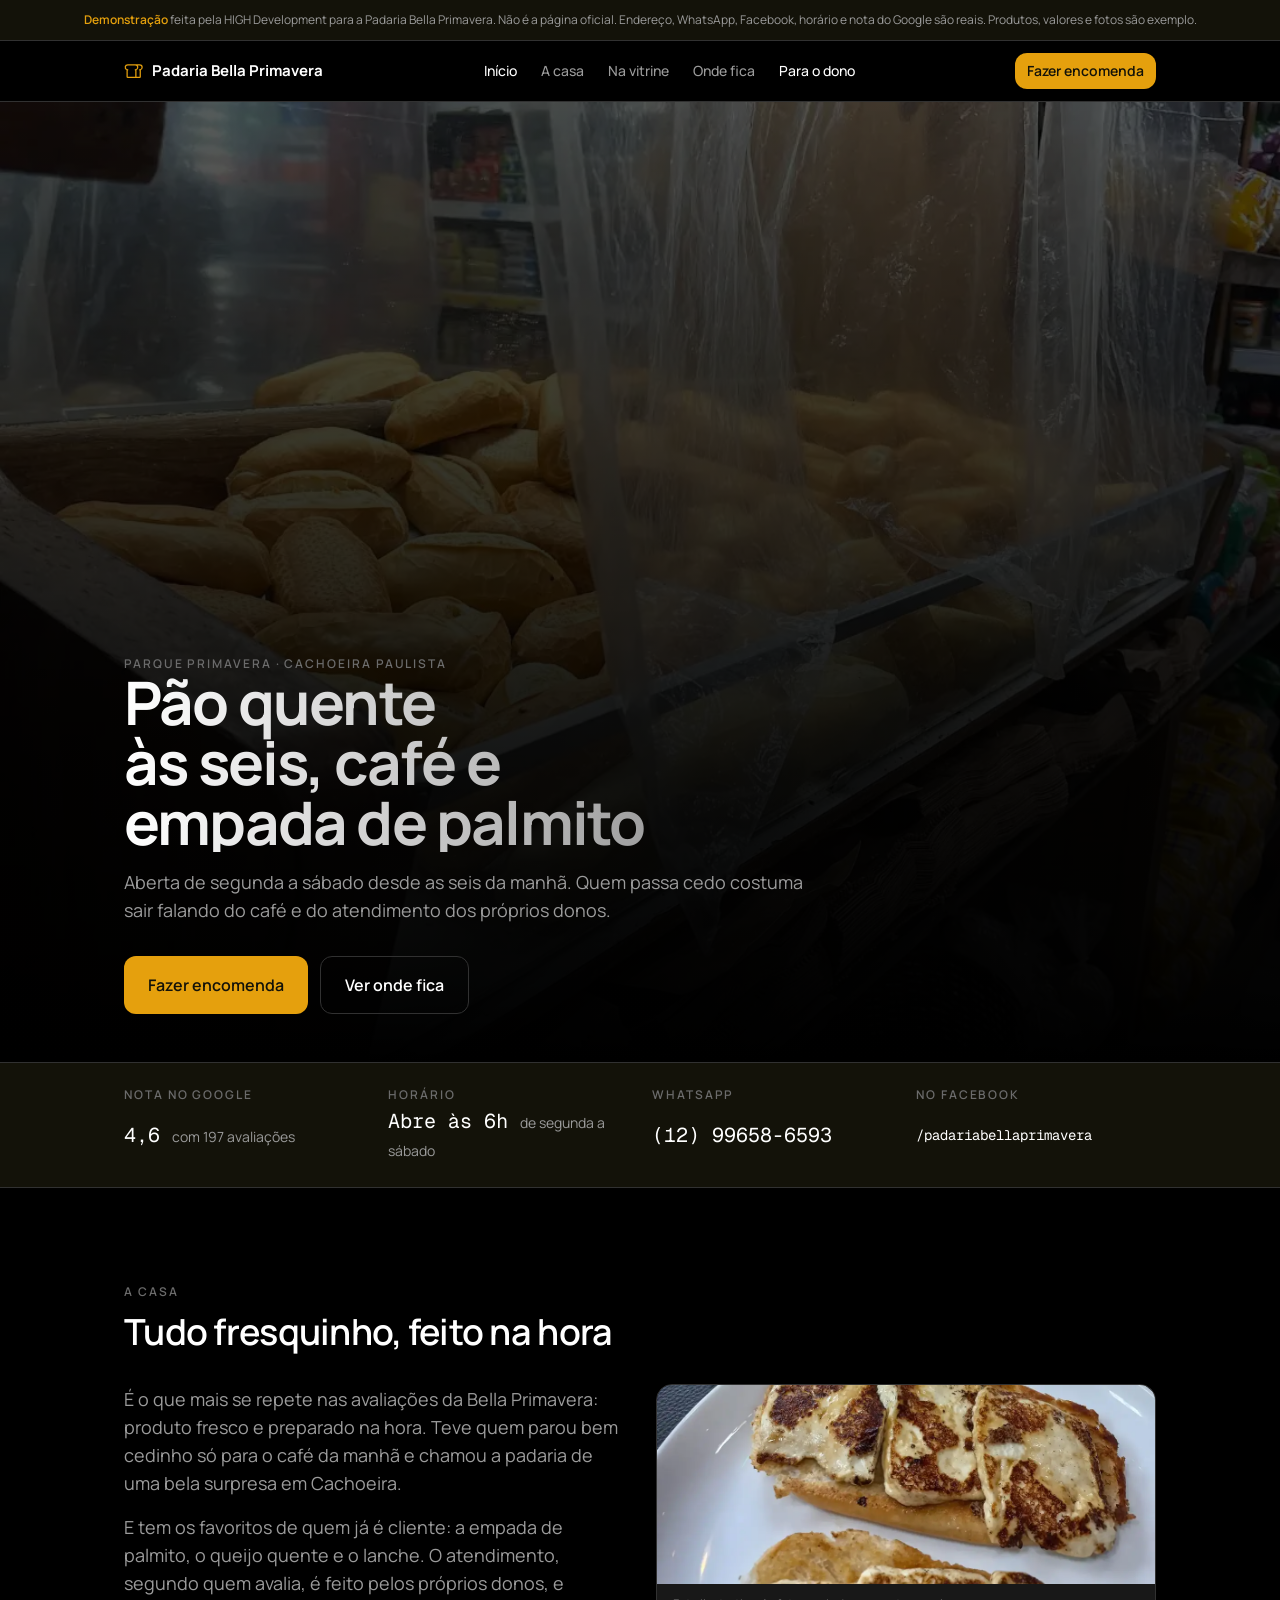
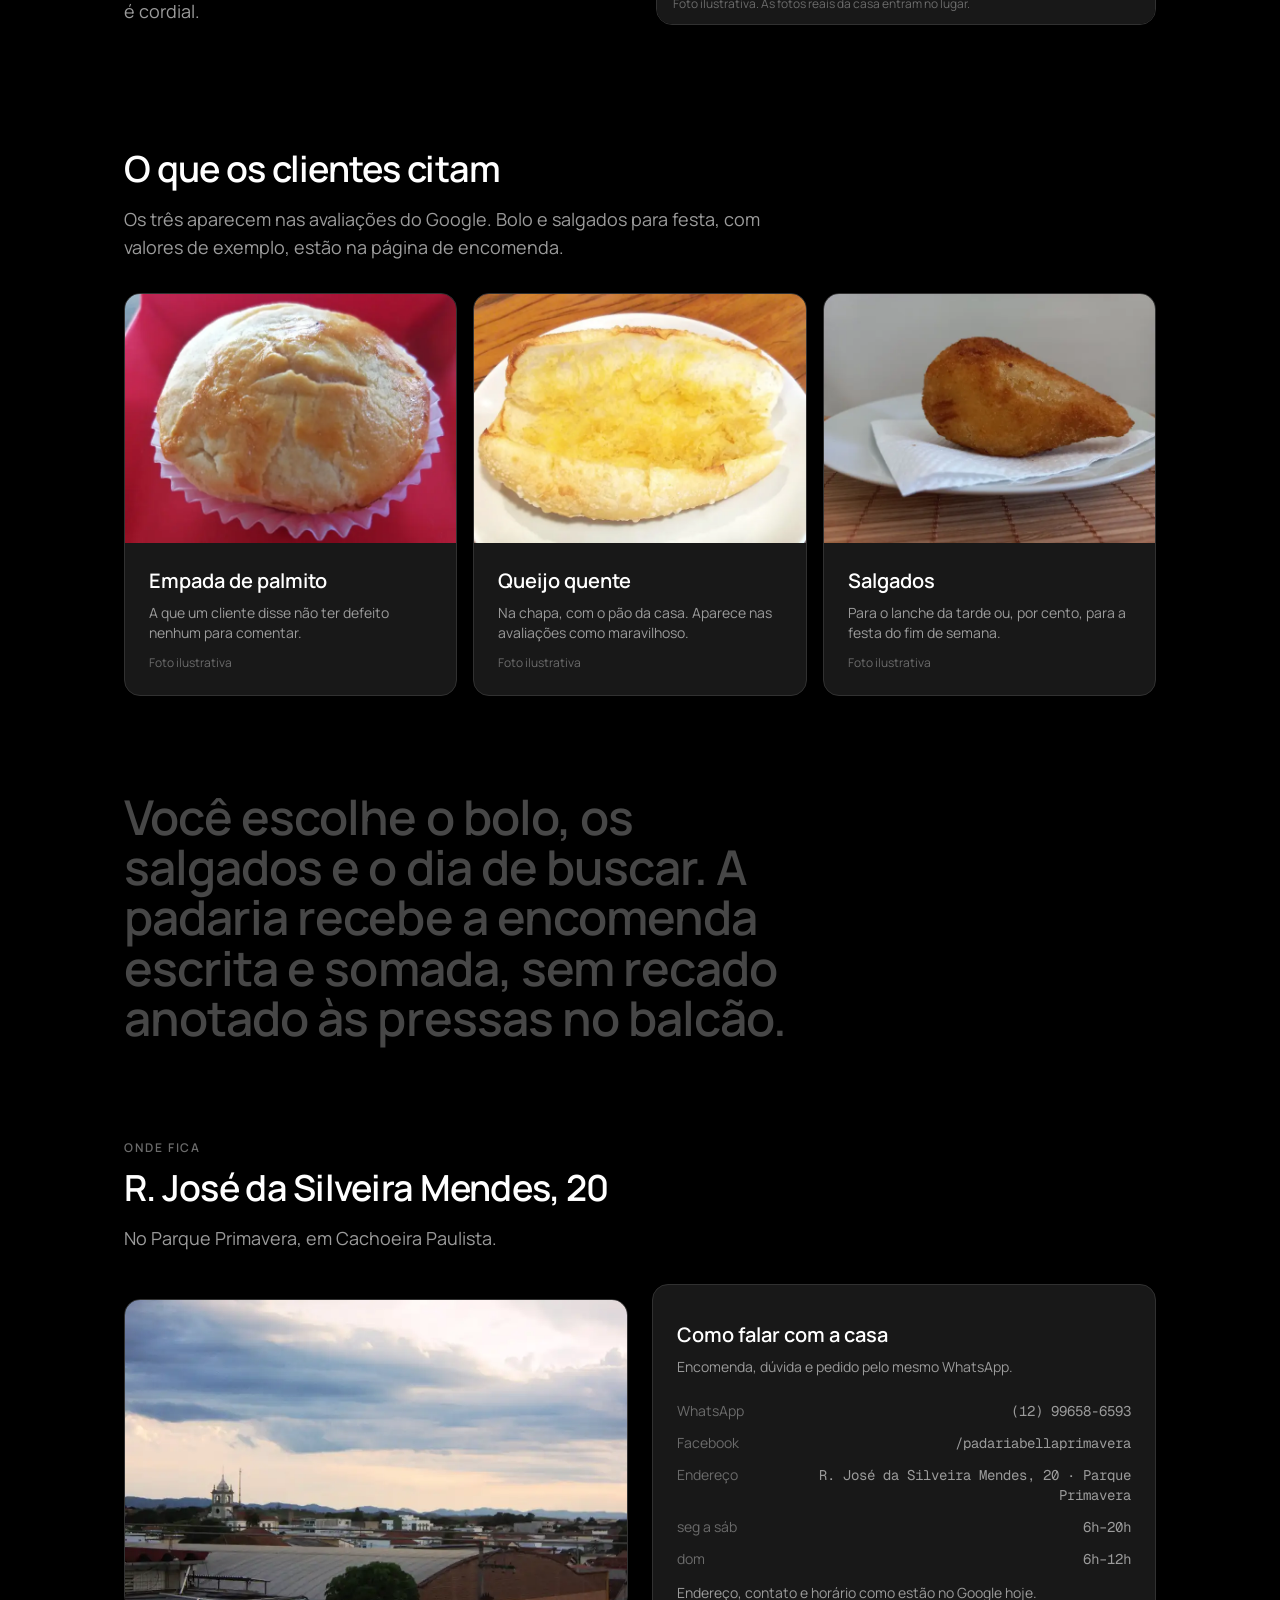
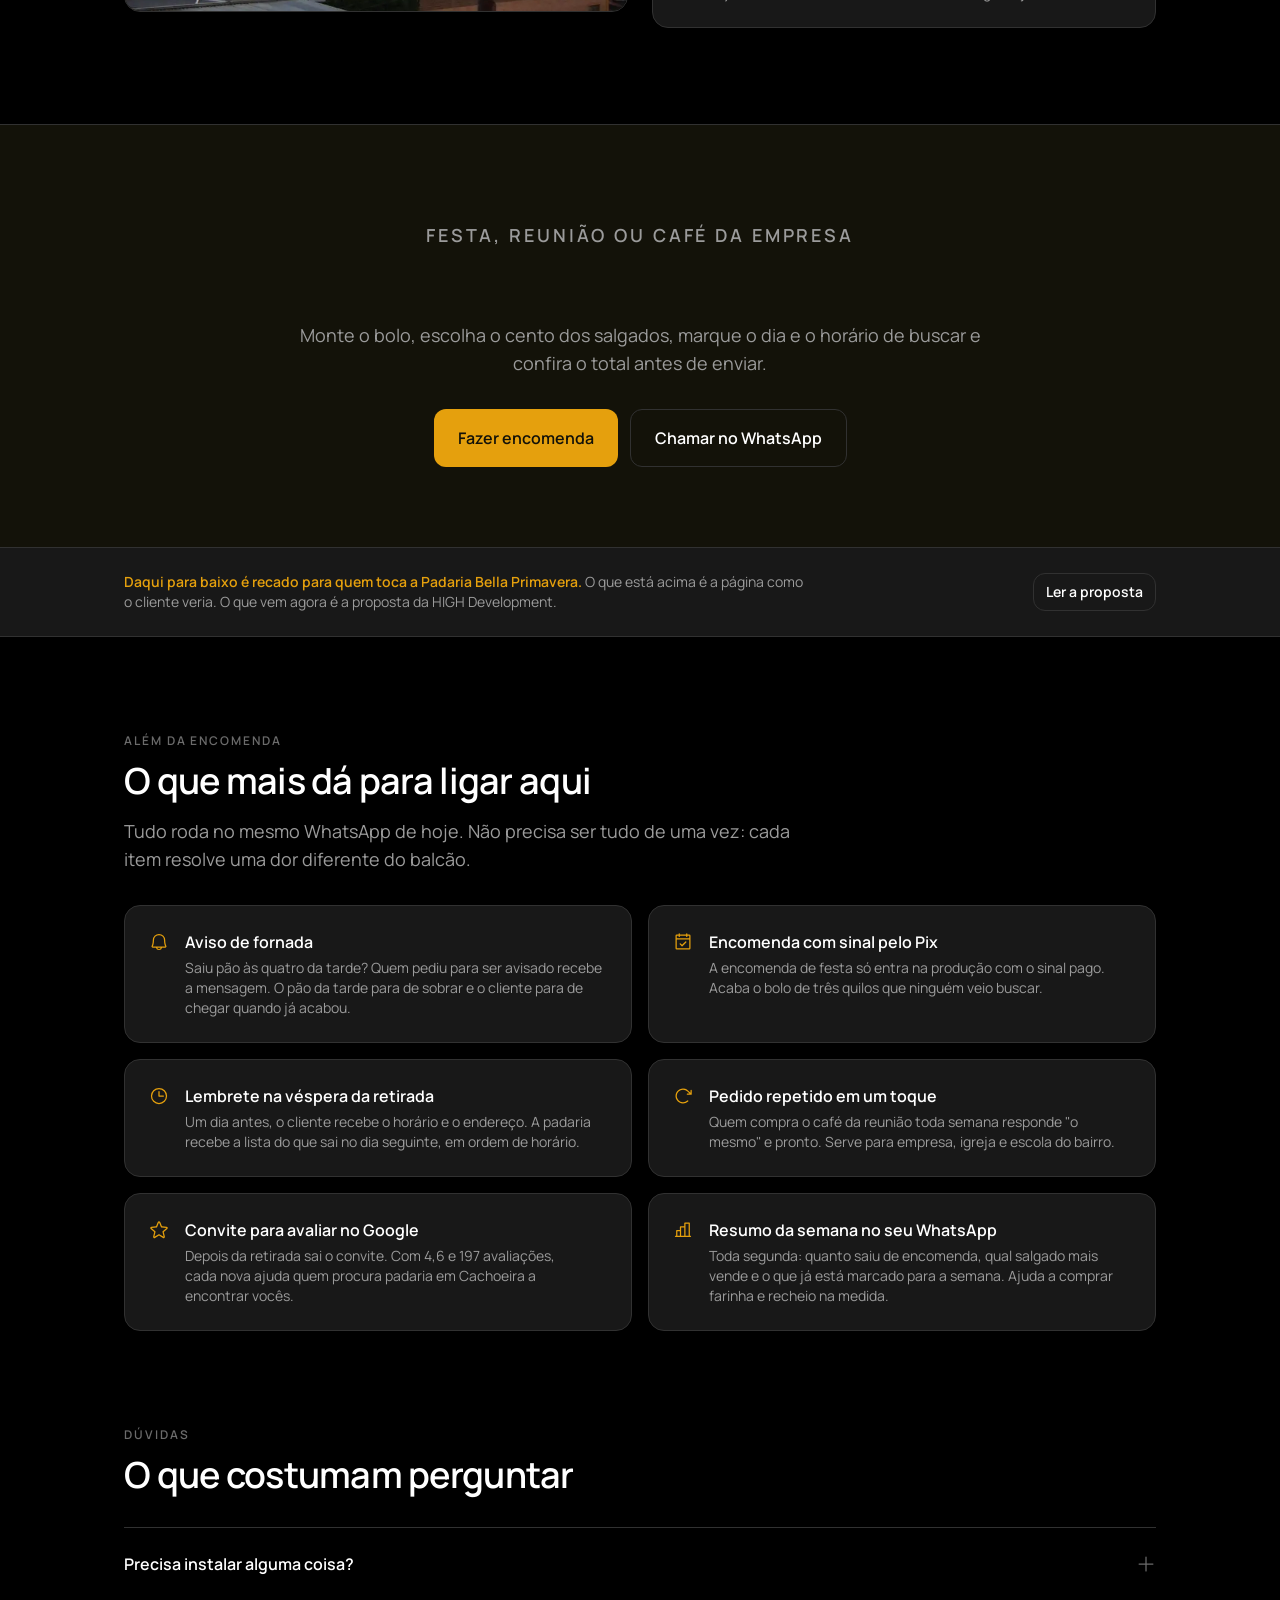
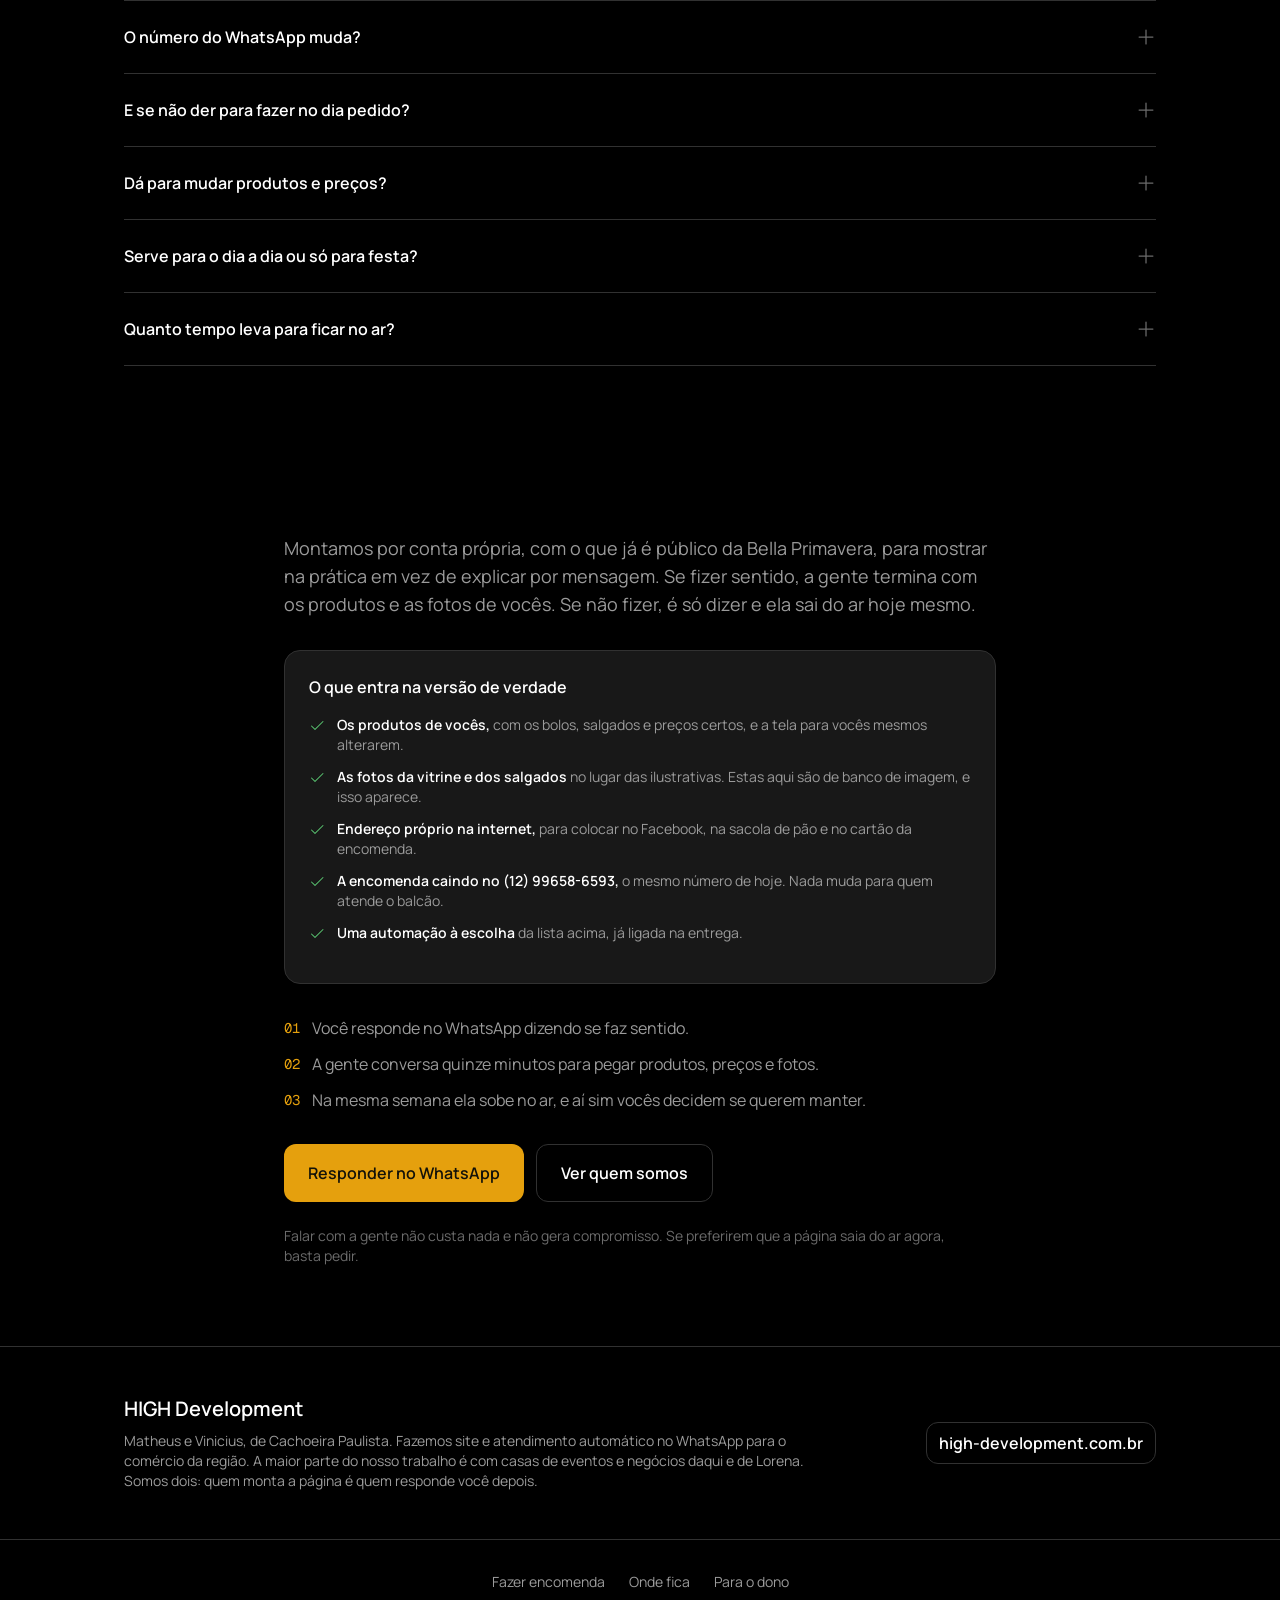
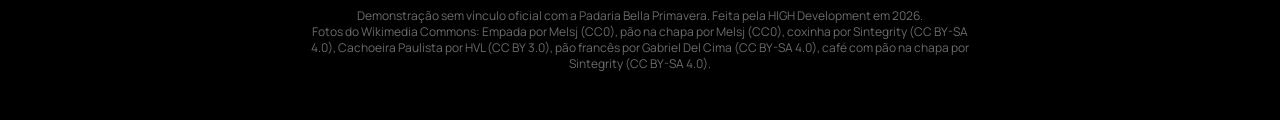
==== padaria-bella-primavera/index.html @ fd111092 "demos: formigao-na-brasa, padaria-bella-primavera, terraco-a-casa-da-truta Primeiro lote gerado pelo" ====
<!doctype html>
<html lang="pt-BR">
<meta charset="utf-8">
<meta name="viewport" content="width=device-width, initial-scale=1">
<title>Padaria Bella Primavera</title>
<meta name="description" content="Padaria Bella Primavera, no Parque Primavera, em Cachoeira Paulista. Aberta desde as 6h. Encomende bolo e salgados pelo WhatsApp.">
<meta name="robots" content="noindex, nofollow">
<link rel="preconnect" href="https://fonts.googleapis.com">
<link rel="stylesheet" href="https://fonts.googleapis.com/css2?family=Manrope:wght@400;500;600;700&family=Geist+Mono:wght@400;500&display=swap">
<link rel="stylesheet" href="estilo.css">
<style>
/* ---------- capa ---------- */
.capa{position:relative;border-bottom:1px solid var(--line);display:grid;isolation:isolate}
.capa img{grid-area:1/1;width:100%;height:100%;object-fit:cover;opacity:.55}
.capa .sobre{grid-area:1/1;display:flex;align-items:flex-end;min-height:440px}
@media(min-width:768px){.capa .sobre{min-height:520px}}
@media(min-width:1280px){.capa .sobre{min-height:560px}}
.capa .sobre > .in{max-width:1080px;margin:0 auto;padding:0 24px 48px;width:100%}
.capa h1{font-size:30px;line-height:1.05;font-weight:700;letter-spacing:-.03em;
  background:linear-gradient(90deg,#FFFFFF,#9B9B9B);
  -webkit-background-clip:text;background-clip:text;color:transparent;max-width:14ch}
@media(min-width:480px){.capa h1{font-size:40px;line-height:1}}
@media(min-width:768px){.capa h1{font-size:60px}}
.capa .lin{font-size:18px;line-height:28px;color:var(--tx2);margin-top:16px;max-width:680px}
.capa .acts{display:flex;flex-wrap:wrap;gap:12px;margin-top:32px}
.capa::after{content:"";position:absolute;inset:0;pointer-events:none;
  background:linear-gradient(180deg,rgba(0,0,0,.35) 0%,rgba(0,0,0,.85) 70%,#000 100%)}
.capa .sobre{z-index:2}

/* ---------- prova ---------- */
.prova{border-bottom:1px solid var(--line);background:var(--warm)}
.prova > .in{max-width:1080px;margin:0 auto;padding:24px;display:grid;gap:24px}
@media(min-width:768px){.prova > .in{grid-template-columns:repeat(4,1fr)}}
.prova div{display:grid;gap:4px}
.prova .k{font-size:12px;line-height:16px;color:var(--tx3);letter-spacing:.16em;
  text-transform:uppercase;font-weight:600}
.prova .v{font-family:var(--mono);font-size:20px;line-height:28px;color:var(--tx)}
.prova .v small{font-family:var(--sans);font-size:14px;line-height:20px;color:var(--tx2)}

/* ---------- a casa ---------- */
.casa{display:grid;gap:32px;margin-top:32px}
@media(min-width:900px){.casa{grid-template-columns:1fr 1fr;align-items:center}}
.casa p + p{margin-top:16px}
.casa .foto{border:1px solid var(--line);border-radius:16px;overflow:hidden;margin:0}
.casa .foto img{width:100%;height:auto;aspect-ratio:1200/480;object-fit:cover}
.casa .foto figcaption{padding:12px 16px;font-size:12px;line-height:16px;color:var(--tx3);
  background:var(--s1)}

/* ---------- destaques ---------- */
.pratos{display:grid;gap:16px;margin-top:32px}
@media(min-width:768px){.pratos{grid-template-columns:repeat(3,1fr)}}
.prato{border:1px solid var(--line);border-radius:16px;overflow:hidden;background:var(--s1);
  margin:0;display:flex;flex-direction:column}
.prato img{width:100%;height:auto;aspect-ratio:4/3;object-fit:cover}
.prato figcaption{padding:24px;flex:1}
.prato h3{font-size:20px;line-height:28px}
.prato p{font-size:14px;line-height:20px;color:var(--tx2);margin-top:8px}
.prato .nota{font-size:12px;line-height:16px;color:var(--tx3);margin-top:12px}

/* ---------- onde ---------- */
.onde{display:grid;gap:24px;margin-top:32px}
@media(min-width:900px){.onde{grid-template-columns:1fr 1fr;align-items:center}}
.ondeimg{border:1px solid var(--line);border-radius:16px;overflow:hidden;background:var(--s1);margin:0}
.ondeimg img{width:100%;height:auto;aspect-ratio:900/558;object-fit:cover}
.onde > *{min-width:0}
.ondecard dl{margin-top:24px;display:grid;grid-template-columns:1fr;gap:4px;
  font-size:14px;line-height:20px}
.ondecard dt{color:var(--tx3)}
.ondecard dd{margin:0;font-family:var(--mono);color:var(--tx2);min-width:0}
.ondecard dd + dt{margin-top:12px}
@media(min-width:480px){
  .ondecard dl{grid-template-columns:auto 1fr;gap:12px 24px}
  .ondecard dd{text-align:right}
  .ondecard dd + dt{margin-top:0}
}

/* ---------- faixa de pedido ---------- */
.faixa{margin-top:96px;border-top:1px solid var(--line);border-bottom:1px solid var(--line);
  background:var(--warm)}
.faixa > .in{max-width:760px;margin:0 auto;padding:80px 24px;text-align:center}
.faixa h2{margin-top:16px}
.faixa p{font-size:18px;line-height:28px;color:var(--tx2);margin-top:16px}
.faixa .acts{display:flex;flex-wrap:wrap;gap:12px;justify-content:center;margin-top:32px}

/* ---------- proposta ---------- */
.corte{margin-top:96px;padding:24px 0;border-top:1px solid var(--line);
  border-bottom:1px solid var(--line);background:var(--s1)}
.corte > .in{max-width:1080px;margin:0 auto;padding:0 24px;display:flex;align-items:center;
  gap:16px;flex-wrap:wrap;justify-content:space-between}
.corte p{font-size:14px;line-height:20px;color:var(--tx2);max-width:680px}
.corte b{color:var(--amber);font-weight:600}
.final > .in{max-width:760px;margin:0 auto;padding:80px 24px}
.final h2{margin-top:16px}
.final .lead{font-size:18px;line-height:28px;color:var(--tx2);margin-top:16px}
.pacote{background:var(--s1);border:1px solid var(--line);border-radius:16px;padding:24px;
  margin-top:32px}
.pacote h3{font-size:16px;line-height:24px}
.pacote ul{list-style:none;margin-top:16px;padding:0;display:grid;gap:12px}
.pacote li{display:flex;gap:12px;align-items:flex-start;font-size:14px;line-height:20px;
  color:var(--tx2)}
.pacote li svg{flex:0 0 auto;color:var(--ok);margin-top:2px}
.pacote li b{color:var(--tx);font-weight:600}
.passos{display:grid;gap:12px;margin-top:32px}
.passos div{display:flex;gap:12px;align-items:flex-start;font-size:16px;line-height:24px;
  color:var(--tx2)}
.passos .n{font-family:var(--mono);font-size:14px;line-height:24px;color:var(--amber);flex:0 0 auto}
.finalacts{display:flex;flex-wrap:wrap;gap:12px;margin-top:32px}
.nota{font-size:14px;line-height:20px;color:var(--tx3);margin-top:24px}

.faq{margin-top:32px;border-top:1px solid var(--line)}
.faq details{border-bottom:1px solid var(--line)}
.faq summary{list-style:none;cursor:pointer;padding:24px 0;font-size:16px;line-height:24px;
  font-weight:600;display:flex;justify-content:space-between;gap:16px;align-items:center;
  transition:color 700ms var(--ease)}
.faq summary::-webkit-details-marker{display:none}
.faq summary:hover{color:var(--amber)}
.faq summary svg{flex:0 0 auto;color:var(--tx3);transition:transform 700ms var(--ease)}
.faq details[open] summary svg{transform:rotate(45deg)}
.faq p{margin-bottom:24px;font-size:16px;line-height:24px;color:var(--tx2);max-width:680px}

/* ---------- gerador ---------- */
.lead-p{font-size:18px;line-height:28px;color:var(--tx2)}
.cardp{font-size:16px;line-height:24px;color:var(--tx2);margin-top:12px}
.fonte{font-size:12px;line-height:16px;color:var(--tx3);margin-top:16px}
.prova .v.peq{font-size:14px;line-height:28px}
.onde.so{grid-template-columns:1fr}
.onde.so .ondecard{max-width:680px}
.faixa + .corte{margin-top:0;border-top:0}
</style>
<a class="skip" href="#casa">Ir para o conteúdo</a>

<div class="flag">
  <b>Demonstração</b> feita pela HIGH Development para a Padaria Bella Primavera. Não é a página oficial.
  Endereço, WhatsApp, Facebook, horário e nota do Google são reais. Produtos, valores e fotos são exemplo.
</div>

<nav>
  <div class="navin">
    <div class="navtop">
      <a class="brand" href="index.html"><svg width="20" height="20" aria-hidden="true" viewBox="0 0 256 256" fill="currentColor"><path d="M240,80a40,40,0,0,0-40-40H48a40,40,0,0,0-16,76.65V200a16,16,0,0,0,16,16H200a16,16,0,0,0,16-16V116.65A40.06,40.06,0,0,0,240,80ZM48,120a8,8,0,0,0,0-16,24,24,0,0,1,0-48h96a24,24,0,0,1,0,48,8,8,0,0,0,0,16v80H48Zm152-16a8,8,0,0,0,0,16v80H160V116.65A40,40,0,0,0,176,56h24a24,24,0,0,1,0,48Z"/></svg>
        <span class="bl">Padaria Bella Primavera</span><span class="bs">Bella Primavera</span></a>
      <a class="btn sm" href="encomenda.html">Fazer encomenda</a>
    </div>
    <div class="navlinks">
      <a href="index.html" aria-current="page">Início</a>
      <a href="#casa">A casa</a>
      <a href="#destaques">Na vitrine</a>
      <a href="#onde">Onde fica</a>
      <a href="#proposta">Para o dono</a>
    </div>
  </div>
</nav>

<main>

<div class="capa">
  <img src="paes.webp" width="1400" height="788" alt="Pães franceses recém-saídos do forno na vitrine da padaria" loading="eager">
  <div class="sobre">
    <div class="in">
      <p class="eyebrow">Parque Primavera · Cachoeira Paulista</p>
      <h1>Pão quente às seis, café e empada de palmito</h1>
      <p class="lin">Aberta de segunda a sábado desde as seis da manhã. Quem passa cedo costuma sair falando do café e do atendimento dos próprios donos.</p>
      <div class="acts">
        <a class="btn big" href="encomenda.html">Fazer encomenda</a>
        <a class="btn big ghost" href="#onde">Ver onde fica</a>
      </div>
    </div>
  </div>
</div>

<div class="prova">
  <div class="in">
    <div><span class="k">Nota no Google</span><span class="v">4,6 <small>com 197 avaliações</small></span></div>
    <div><span class="k">Horário</span><span class="v">Abre às 6h <small>de segunda a sábado</small></span></div>
    <div><span class="k">WhatsApp</span><span class="v">(12) 99658-6593</span></div>
    <div><span class="k">No Facebook</span><span class="v peq">/padariabellaprimavera</span></div>
  </div>
</div>

<div class="wrap">
  <section id="casa">
    <div class="sechead">
      <p class="eyebrow rv">A casa</p>
      <h2 class="rv">Tudo fresquinho, feito na hora</h2>
    </div>
    <div class="casa">
      <div class="rv">
        <p class="lead-p">É o que mais se repete nas avaliações da Bella Primavera: produto fresco e preparado na hora. Teve quem parou bem cedinho só para o café da manhã e chamou a padaria de uma bela surpresa em Cachoeira.</p>
        <p class="lead-p">E tem os favoritos de quem já é cliente: a empada de palmito, o queijo quente e o lanche. O atendimento, segundo quem avalia, é feito pelos próprios donos, e é cordial.</p>
      </div>
      <figure class="foto rv">
        <img src="cafe-manha.webp" width="1200" height="480" alt="Chá, pão na chapa e queijo minas servidos no café da manhã" loading="lazy" style="object-position:50% 88%">
        <figcaption>Foto ilustrativa. As fotos reais da casa entram no lugar.</figcaption>
      </figure>
    </div>
  </section>

  <section id="destaques">
    <div class="sechead">
      <p class="eyebrow rv">Na vitrine</p>
      <h2 class="rv">O que os clientes citam</h2>
      <p class="secsub rv">Os três aparecem nas avaliações do Google. Bolo e salgados para festa, com valores de exemplo, estão na página de encomenda.</p>
    </div>
    <div class="pratos">
      <figure class="prato rv">
        <img src="empada.webp" width="720" height="540" alt="Empada de palmito dourada numa forminha de papel" loading="lazy">
        <figcaption>
          <h3>Empada de palmito</h3>
          <p>A que um cliente disse não ter defeito nenhum para comentar.</p>
          <p class="nota">Foto ilustrativa</p>
        </figcaption>
      </figure>
      <figure class="prato rv">
        <img src="pao-chapa.webp" width="720" height="540" alt="Pão na chapa com manteiga derretida no prato" loading="lazy">
        <figcaption>
          <h3>Queijo quente</h3>
          <p>Na chapa, com o pão da casa. Aparece nas avaliações como maravilhoso.</p>
          <p class="nota">Foto ilustrativa</p>
        </figcaption>
      </figure>
      <figure class="prato rv">
        <img src="coxinha.webp" width="720" height="540" alt="Coxinha dourada sobre guardanapo" loading="lazy">
        <figcaption>
          <h3>Salgados</h3>
          <p>Para o lanche da tarde ou, por cento, para a festa do fim de semana.</p>
          <p class="nota">Foto ilustrativa</p>
        </figcaption>
      </figure>
    </div>
  </section>
</div>

<div class="wrap tagline">
  <p id="tag">Você escolhe o bolo, os salgados e o dia de buscar. A padaria recebe a encomenda escrita e somada, sem recado anotado às pressas no balcão.</p>
</div>

<div class="wrap">
  <section id="onde">
    <div class="sechead">
      <p class="eyebrow rv">Onde fica</p>
      <h2 class="rv">R. José da Silveira Mendes, 20</h2>
      <p class="secsub rv">No Parque Primavera, em Cachoeira Paulista.</p>
    </div>
    <div class="onde">
      <figure class="ondeimg rv">
        <img src="city.webp" width="900" height="600" alt="Vista da cidade de Cachoeira Paulista com os morros ao fundo" loading="lazy">
      </figure>
      <div class="blk ondecard rv">
        <h3>Como falar com a casa</h3>
        <p class="cardp">Encomenda, dúvida e pedido pelo mesmo WhatsApp.</p>
        <dl>
          <dt>WhatsApp</dt><dd>(12) 99658-6593</dd>
          <dt>Facebook</dt><dd>/padariabellaprimavera</dd>
          <dt>Endereço</dt><dd>R. José da Silveira Mendes, 20 · Parque Primavera</dd>
          <dt>seg a sáb</dt><dd>6h–20h</dd>
          <dt>dom</dt><dd>6h–12h</dd>
        </dl>
        <p class="fonte">Endereço, contato e horário como estão no Google hoje.</p>
      </div>
    </div>
  </section>
</div>

<div class="faixa">
  <div class="in">
    <p class="eyebrow rv">Festa, reunião ou café da empresa</p>
    <h2 class="rv">Encomende sem precisar ligar</h2>
    <p class="rv">Monte o bolo, escolha o cento dos salgados, marque o dia e o horário de buscar e confira o total antes de enviar.</p>
    <div class="acts rv">
      <a class="btn big" href="encomenda.html">Fazer encomenda</a>
      <a class="btn big ghost" href="https://wa.me/5512996586593" target="_blank" rel="noopener">Chamar no WhatsApp</a>
    </div>
  </div>
</div>

<div class="corte">
  <div class="in">
    <p><b>Daqui para baixo é recado para quem toca a Padaria Bella Primavera.</b> O que está acima é a página como o cliente veria. O que vem agora é a proposta da HIGH Development.</p>
    <a class="btn sm ghost" href="#proposta">Ler a proposta</a>
  </div>
</div>

<div class="wrap">
  <section id="proposta" style="padding-top:96px">
    <div class="sechead">
      <p class="eyebrow rv">Além da encomenda</p>
      <h2 class="rv">O que mais dá para ligar aqui</h2>
      <p class="secsub rv">Tudo roda no mesmo WhatsApp de hoje. Não precisa ser tudo de uma vez: cada item resolve uma dor diferente do balcão.</p>
    </div>
    <div class="cols2">
      <article class="blk icon rv">
        <svg width="20" height="20" aria-hidden="true" viewBox="0 0 256 256" fill="currentColor"><path d="M221.8,175.94C216.25,166.38,208,139.33,208,104a80,80,0,1,0-160,0c0,35.34-8.26,62.38-13.81,71.94A16,16,0,0,0,48,200H88.81a40,40,0,0,0,78.38,0H208a16,16,0,0,0,13.8-24.06ZM128,216a24,24,0,0,1-22.62-16h45.24A24,24,0,0,1,128,216ZM48,184c7.7-13.24,16-43.92,16-80a64,64,0,1,1,128,0c0,36.05,8.28,66.73,16,80Z"/></svg>
        <div><h3>Aviso de fornada</h3><p>Saiu pão às quatro da tarde? Quem pediu para ser avisado recebe a mensagem. O pão da tarde para de sobrar e o cliente para de chegar quando já acabou.</p></div>
      </article>
      <article class="blk icon rv">
        <svg width="20" height="20" aria-hidden="true" viewBox="0 0 256 256" fill="currentColor"><path d="M208,32H184V24a8,8,0,0,0-16,0v8H88V24a8,8,0,0,0-16,0v8H48A16,16,0,0,0,32,48V208a16,16,0,0,0,16,16H208a16,16,0,0,0,16-16V48A16,16,0,0,0,208,32ZM72,48v8a8,8,0,0,0,16,0V48h80v8a8,8,0,0,0,16,0V48h24V80H48V48ZM208,208H48V96H208V208Zm-38.34-85.66a8,8,0,0,1,0,11.32l-48,48a8,8,0,0,1-11.32,0l-24-24a8,8,0,0,1,11.32-11.32L116,164.69l42.34-42.35A8,8,0,0,1,169.66,122.34Z"/></svg>
        <div><h3>Encomenda com sinal pelo Pix</h3><p>A encomenda de festa só entra na produção com o sinal pago. Acaba o bolo de três quilos que ninguém veio buscar.</p></div>
      </article>
      <article class="blk icon rv">
        <svg width="20" height="20" aria-hidden="true" viewBox="0 0 256 256" fill="currentColor"><path d="M128,24A104,104,0,1,0,232,128,104.11,104.11,0,0,0,128,24Zm0,192a88,88,0,1,1,88-88A88.1,88.1,0,0,1,128,216Zm64-88a8,8,0,0,1-8,8H128a8,8,0,0,1-8-8V72a8,8,0,0,1,16,0v48h48A8,8,0,0,1,192,128Z"/></svg>
        <div><h3>Lembrete na véspera da retirada</h3><p>Um dia antes, o cliente recebe o horário e o endereço. A padaria recebe a lista do que sai no dia seguinte, em ordem de horário.</p></div>
      </article>
      <article class="blk icon rv">
        <svg width="20" height="20" aria-hidden="true" viewBox="0 0 256 256" fill="currentColor"><path d="M240,56v48a8,8,0,0,1-8,8H184a8,8,0,0,1,0-16H211.4L184.81,71.64l-.25-.24a80,80,0,1,0-1.67,114.78,8,8,0,0,1,11,11.63A95.44,95.44,0,0,1,128,224h-1.32A96,96,0,1,1,195.75,60L224,85.8V56a8,8,0,1,1,16,0Z"/></svg>
        <div><h3>Pedido repetido em um toque</h3><p>Quem compra o café da reunião toda semana responde &quot;o mesmo&quot; e pronto. Serve para empresa, igreja e escola do bairro.</p></div>
      </article>
      <article class="blk icon rv">
        <svg width="20" height="20" aria-hidden="true" viewBox="0 0 256 256" fill="currentColor"><path d="M239.18,97.26A16.38,16.38,0,0,0,224.92,86l-59-4.76L143.14,26.15a16.36,16.36,0,0,0-30.27,0L90.11,81.23,31.08,86a16.46,16.46,0,0,0-9.37,28.86l45,38.83L53,211.75a16.38,16.38,0,0,0,24.5,17.82L128,198.49l50.53,31.08A16.4,16.4,0,0,0,203,211.75l-13.76-58.07,45-38.83A16.43,16.43,0,0,0,239.18,97.26Zm-15.34,5.47-48.7,42a8,8,0,0,0-2.56,7.91l14.88,62.8a.37.37,0,0,1-.17.48c-.18.14-.23.11-.38,0l-54.72-33.65a8,8,0,0,0-8.38,0L69.09,215.94c-.15.09-.19.12-.38,0a.37.37,0,0,1-.17-.48l14.88-62.8a8,8,0,0,0-2.56-7.91l-48.7-42c-.12-.1-.23-.19-.13-.5s.18-.27.33-.29l63.92-5.16A8,8,0,0,0,103,91.86l24.62-59.61c.08-.17.11-.25.35-.25s.27.08.35.25L153,91.86a8,8,0,0,0,6.75,4.92l63.92,5.16c.15,0,.24,0,.33.29S224,102.63,223.84,102.73Z"/></svg>
        <div><h3>Convite para avaliar no Google</h3><p>Depois da retirada sai o convite. Com 4,6 e 197 avaliações, cada nova ajuda quem procura padaria em Cachoeira a encontrar vocês.</p></div>
      </article>
      <article class="blk icon rv">
        <svg width="20" height="20" aria-hidden="true" viewBox="0 0 256 256" fill="currentColor"><path d="M224,200h-8V40a8,8,0,0,0-8-8H152a8,8,0,0,0-8,8V80H96a8,8,0,0,0-8,8v40H48a8,8,0,0,0-8,8v64H32a8,8,0,0,0,0,16H224a8,8,0,0,0,0-16ZM160,48h40V200H160ZM104,96h40V200H104ZM56,144H88v56H56Z"/></svg>
        <div><h3>Resumo da semana no seu WhatsApp</h3><p>Toda segunda: quanto saiu de encomenda, qual salgado mais vende e o que já está marcado para a semana. Ajuda a comprar farinha e recheio na medida.</p></div>
      </article>
    </div>
  </section>

  <section>
    <div class="sechead">
      <p class="eyebrow rv">Dúvidas</p>
      <h2 class="rv">O que costumam perguntar</h2>
    </div>
    <div class="faq rv">
      <details><summary>Precisa instalar alguma coisa?<svg width="20" height="20" aria-hidden="true" viewBox="0 0 256 256" fill="currentColor"><path d="M224,128a8,8,0,0,1-8,8H136v80a8,8,0,0,1-16,0V136H40a8,8,0,0,1,0-16h80V40a8,8,0,0,1,16,0v80h80A8,8,0,0,1,224,128Z"/></svg></summary>
        <p>Não. É uma página na internet, abre no navegador do celular. O cliente não baixa aplicativo e vocês não instalam nada.</p></details>
      <details><summary>O número do WhatsApp muda?<svg width="20" height="20" aria-hidden="true" viewBox="0 0 256 256" fill="currentColor"><path d="M224,128a8,8,0,0,1-8,8H136v80a8,8,0,0,1-16,0V136H40a8,8,0,0,1,0-16h80V40a8,8,0,0,1,16,0v80h80A8,8,0,0,1,224,128Z"/></svg></summary>
        <p>Continua o mesmo (12) 99658-6593. A encomenda chega nele como uma mensagem comum, só que escrita, somada e com o dia de retirada.</p></details>
      <details><summary>E se não der para fazer no dia pedido?<svg width="20" height="20" aria-hidden="true" viewBox="0 0 256 256" fill="currentColor"><path d="M224,128a8,8,0,0,1-8,8H136v80a8,8,0,0,1-16,0V136H40a8,8,0,0,1,0-16h80V40a8,8,0,0,1,16,0v80h80A8,8,0,0,1,224,128Z"/></svg></summary>
        <p>Vocês respondem pelo WhatsApp e combinam outro dia. Nada é confirmado sozinho: a página organiza o pedido, quem decide é a padaria.</p></details>
      <details><summary>Dá para mudar produtos e preços?<svg width="20" height="20" aria-hidden="true" viewBox="0 0 256 256" fill="currentColor"><path d="M224,128a8,8,0,0,1-8,8H136v80a8,8,0,0,1-16,0V136H40a8,8,0,0,1,0-16h80V40a8,8,0,0,1,16,0v80h80A8,8,0,0,1,224,128Z"/></svg></summary>
        <p>Sim, por uma tela simples, sem mexer em código. Tirar um sabor que acabou leva dois toques.</p></details>
      <details><summary>Serve para o dia a dia ou só para festa?<svg width="20" height="20" aria-hidden="true" viewBox="0 0 256 256" fill="currentColor"><path d="M224,128a8,8,0,0,1-8,8H136v80a8,8,0,0,1-16,0V136H40a8,8,0,0,1,0-16h80V40a8,8,0,0,1,16,0v80h80A8,8,0,0,1,224,128Z"/></svg></summary>
        <p>Para os dois. O café da reunião e o pão para o fim de semana entram do mesmo jeito que o bolo de aniversário.</p></details>
      <details><summary>Quanto tempo leva para ficar no ar?<svg width="20" height="20" aria-hidden="true" viewBox="0 0 256 256" fill="currentColor"><path d="M224,128a8,8,0,0,1-8,8H136v80a8,8,0,0,1-16,0V136H40a8,8,0,0,1,0-16h80V40a8,8,0,0,1,16,0v80h80A8,8,0,0,1,224,128Z"/></svg></summary>
        <p>Esta demonstração saiu em um dia, só com o que já é público de vocês. Com os produtos e as fotos em mãos, a versão de verdade sobe na mesma semana.</p></details>
    </div>
  </section>
</div>

<div class="final">
  <div class="in">
    <p class="eyebrow rv">Recado final, sem rodeio</p>
    <h2 class="rv">Esta página é sua se quiser</h2>
    <p class="lead rv">Montamos por conta própria, com o que já é público da Bella Primavera, para mostrar na prática em vez de explicar por mensagem. Se fizer sentido, a gente termina com os produtos e as fotos de vocês. Se não fizer, é só dizer e ela sai do ar hoje mesmo.</p>

    <div class="pacote rv">
      <h3>O que entra na versão de verdade</h3>
      <ul>
        <li><svg width="16" height="16" aria-hidden="true" viewBox="0 0 256 256" fill="currentColor"><path d="M229.66,77.66l-128,128a8,8,0,0,1-11.32,0l-56-56a8,8,0,0,1,11.32-11.32L96,188.69,218.34,66.34a8,8,0,0,1,11.32,11.32Z"/></svg><span><b>Os produtos de vocês,</b> com os bolos, salgados e preços certos, e a tela para vocês mesmos alterarem.</span></li>
        <li><svg width="16" height="16" aria-hidden="true" viewBox="0 0 256 256" fill="currentColor"><path d="M229.66,77.66l-128,128a8,8,0,0,1-11.32,0l-56-56a8,8,0,0,1,11.32-11.32L96,188.69,218.34,66.34a8,8,0,0,1,11.32,11.32Z"/></svg><span><b>As fotos da vitrine e dos salgados</b> no lugar das ilustrativas. Estas aqui são de banco de imagem, e isso aparece.</span></li>
        <li><svg width="16" height="16" aria-hidden="true" viewBox="0 0 256 256" fill="currentColor"><path d="M229.66,77.66l-128,128a8,8,0,0,1-11.32,0l-56-56a8,8,0,0,1,11.32-11.32L96,188.69,218.34,66.34a8,8,0,0,1,11.32,11.32Z"/></svg><span><b>Endereço próprio na internet,</b> para colocar no Facebook, na sacola de pão e no cartão da encomenda.</span></li>
        <li><svg width="16" height="16" aria-hidden="true" viewBox="0 0 256 256" fill="currentColor"><path d="M229.66,77.66l-128,128a8,8,0,0,1-11.32,0l-56-56a8,8,0,0,1,11.32-11.32L96,188.69,218.34,66.34a8,8,0,0,1,11.32,11.32Z"/></svg><span><b>A encomenda caindo no (12) 99658-6593,</b> o mesmo número de hoje. Nada muda para quem atende o balcão.</span></li>
        <li><svg width="16" height="16" aria-hidden="true" viewBox="0 0 256 256" fill="currentColor"><path d="M229.66,77.66l-128,128a8,8,0,0,1-11.32,0l-56-56a8,8,0,0,1,11.32-11.32L96,188.69,218.34,66.34a8,8,0,0,1,11.32,11.32Z"/></svg><span><b>Uma automação à escolha</b> da lista acima, já ligada na entrega.</span></li>
      </ul>
    </div>

    <div class="passos rv">
      <div><span class="n">01</span><span>Você responde no WhatsApp dizendo se faz sentido.</span></div>
      <div><span class="n">02</span><span>A gente conversa quinze minutos para pegar produtos, preços e fotos.</span></div>
      <div><span class="n">03</span><span>Na mesma semana ela sobe no ar, e aí sim vocês decidem se querem manter.</span></div>
    </div>

    <div class="finalacts rv">
      <a class="btn big" href="https://wa.me/5512991231603?text=Oi%20Matheus%2C%20sou%20do%20Padaria%20Bella%20Primavera.%20Vi%20a%20p%C3%A1gina%20que%20voc%C3%AAs%20montaram." target="_blank" rel="noopener">Responder no WhatsApp</a>
      <a class="btn big ghost" href="https://www.high-development.com.br/" target="_blank" rel="noopener">Ver quem somos</a>
    </div>
    <p class="nota rv">Falar com a gente não custa nada e não gera compromisso. Se preferirem que a página saia do ar agora, basta pedir.</p>
  </div>
</div>
</main>

<div class="sig">
  <div class="in">
    <div class="g">
      <div>
        <h3>HIGH Development</h3>
        <p>Matheus e Vinicius, de Cachoeira Paulista. Fazemos site e atendimento automático no WhatsApp para o comércio da região. A maior parte do nosso trabalho é com casas de eventos e negócios daqui e de Lorena. Somos dois: quem monta a página é quem responde você depois.</p>
      </div>
      <a class="btn ghost" href="https://www.high-development.com.br/" target="_blank" rel="noopener">high-development.com.br</a>
    </div>
  </div>
</div>
<footer>
  <div class="links">
    <a href="encomenda.html">Fazer encomenda</a>
    <a href="#onde">Onde fica</a>
    <a href="#proposta">Para o dono</a>
  </div>
  <small>
    Demonstração sem vínculo oficial com a Padaria Bella Primavera. Feita pela HIGH Development em 2026.<br>
    Fotos do Wikimedia Commons: Empada por Melsj (CC0), pão na chapa por Melsj (CC0), coxinha por Sintegrity (CC BY-SA 4.0), Cachoeira Paulista por HVL (CC BY 3.0), pão francês por Gabriel Del Cima (CC BY-SA 4.0), café com pão na chapa por Sintegrity (CC BY-SA 4.0).
  </small>
</footer>

<script>
(function(){
  "use strict";
  var io=new IntersectionObserver(function(es){
    es.forEach(function(e){ if(e.isIntersecting){ e.target.classList.add("vis"); io.unobserve(e.target);} });
  },{rootMargin:"0px 0px -10% 0px",threshold:0.1});
  [].forEach.call(document.querySelectorAll(".rv"),function(el){ io.observe(el); });

  var tag=document.getElementById("tag");
  tag.innerHTML=tag.textContent.split(" ").map(function(w){return '<span class="w">'+w+'</span>';}).join(" ");
  var pal=tag.querySelectorAll(".w");
  var io2=new IntersectionObserver(function(es){
    es.forEach(function(e){
      if(!e.isIntersecting) return;
      var i=[].indexOf.call(pal,e.target);
      window.setTimeout(function(){ e.target.classList.add("on"); }, i*45);
      io2.unobserve(e.target);
    });
  },{rootMargin:"0px 0px -35% 0px",threshold:1});
  [].forEach.call(pal,function(w){ io2.observe(w); });

  var io3=new IntersectionObserver(function(es){
    es.forEach(function(e){
      if(!e.isIntersecting) return;
      document.querySelectorAll('.navlinks a[href^="#"]').forEach(function(a){
        a.setAttribute("aria-current", a.getAttribute("href")==="#"+e.target.id ? "true":"false");
      });
    });
  },{rootMargin:"-40% 0px -55% 0px"});
  ["casa","destaques","onde","proposta"].forEach(function(id){
    var el=document.getElementById(id); if(el) io3.observe(el);
  });
})();
</script>
---- padaria-bella-primavera/estilo.css ----
:root{
  --bg:#000000; --warm:#131209;
  --s1:#181818; --s2:#1F1F1F; --s3:#272727; --line:#313131;
  --tx:#FFFFFF; --tx2:#9B9B9B; --tx3:#6B6B6B;
  --amber:#E5A00D; --amber2:#F2B42B; --onamber:#131209;
  --ok:#5BC873; --bad:#FF9592;
  --ease:cubic-bezier(0.32,0.72,0,1);
  --sans:"Manrope",system-ui,sans-serif;
  --mono:"Geist Mono",ui-monospace,monospace;
}
*{box-sizing:border-box}
[hidden]{display:none!important}
html{scroll-behavior:smooth;overflow-x:clip}
body{margin:0;background:var(--bg);color:var(--tx);font-family:var(--sans);
  font-size:16px;line-height:24px;-webkit-font-smoothing:antialiased;overflow-x:clip}
p{text-wrap:pretty;margin:0}
h1,h2,h3,h4,p,li,dt,dd,a,summary{overflow-wrap:anywhere}
.cols3>*,.cols2>*{min-width:0}
h1,h2,h3,h4{text-wrap:balance;margin:0;font-weight:600}
img{display:block;max-width:100%}
.wrap{max-width:1080px;margin:0 auto;padding:0 24px}
.eyebrow{font-size:12px;line-height:16px;font-weight:600;letter-spacing:.16em;
  text-transform:uppercase;color:var(--tx3)}
.skip{position:absolute;left:8px;top:-64px;z-index:50;background:var(--amber);
  color:var(--onamber);padding:8px 16px;border-radius:8px;font-size:14px;line-height:20px;
  font-weight:600;text-decoration:none;transition:top 700ms var(--ease)}
.skip:focus{top:8px}

.flag{background:var(--warm);border-bottom:1px solid var(--line);font-size:12px;
  line-height:16px;color:var(--tx2);padding:12px 24px;text-align:center}
.flag b{color:var(--amber);font-weight:600}

nav{position:sticky;top:0;z-index:30;background:var(--bg);border-bottom:1px solid var(--line)}
.navin{max-width:1080px;margin:0 auto;padding:12px 24px;display:flex;align-items:center;
  justify-content:space-between;gap:16px;flex-wrap:wrap}
.brand{display:flex;align-items:center;gap:8px;font-weight:700;white-space:nowrap;
  color:inherit;text-decoration:none;font-size:15px;line-height:24px;min-width:0}
.brand svg{flex:0 0 auto;color:var(--amber)}
.navlinks{order:3;width:100%;display:flex;gap:20px;overflow-x:auto;scrollbar-width:none;
  -ms-overflow-style:none;padding-bottom:2px;margin-bottom:-2px}
.navlinks::-webkit-scrollbar{display:none}
@media(min-width:1000px){
  .navlinks{order:0;width:auto;gap:24px;overflow:visible;padding:0;margin:0}
  .navin{flex-wrap:nowrap}
}
.navlinks a{color:var(--tx2);text-decoration:none;font-size:14px;line-height:20px;
  font-weight:500;white-space:nowrap;transition:color 700ms var(--ease)}
.navtop{display:flex;align-items:center;justify-content:space-between;gap:12px;width:100%;min-width:0}
.navtop .brand{overflow:hidden;text-overflow:ellipsis;min-width:0}
.navtop .btn.sm{flex:0 0 auto}
@media(max-width:999px){
  .navin{padding:10px 24px;gap:8px}
  .brand{font-size:14px}
  .navtop .btn.sm{font-size:13px;padding:8px 10px}
}
@media(min-width:1000px){
  .navtop{display:contents}
  .brand{order:0}
  .navlinks{order:1}
  .navtop .btn.sm{order:2}
}
.navlinks a:hover,.navlinks a[aria-current="true"],.navlinks a[aria-current="page"]{color:var(--tx)}

.btn{display:inline-flex;align-items:center;justify-content:center;gap:8px;
  font-family:var(--sans);font-size:16px;line-height:24px;font-weight:600;
  background:var(--amber);color:var(--onamber);border:0;border-radius:12px;
  padding:8px 12px;cursor:pointer;text-decoration:none;
  transition:background 700ms var(--ease),transform 700ms var(--ease)}
.btn:hover{background:var(--amber2)}
.btn:active{transform:translateY(1px)}
.btn.sm{font-size:14px;line-height:20px}
.btn.big{padding:16px 24px}
.btn.ghost{background:transparent;color:var(--tx);border:1px solid var(--line)}
.btn.ghost:hover{background:var(--s1)}
.btn:disabled{background:var(--s3);color:var(--tx3);cursor:not-allowed;transform:none}
a:focus-visible,button:focus-visible,input:focus-visible,textarea:focus-visible{
  outline:2px solid var(--amber);outline-offset:2px}

section{padding:96px 0 0}
.sechead{max-width:680px}
h2{font-size:36px;line-height:40px;letter-spacing:-.02em;margin-top:12px}
.secsub{font-size:18px;line-height:28px;color:var(--tx2);margin-top:16px}

.card{background:var(--s1);border:1px solid var(--line);border-radius:16px;padding:24px}
.blk{background:var(--s1);border:1px solid var(--line);border-radius:16px;padding:24px}
.blk .n{font-family:var(--mono);font-size:14px;line-height:20px;color:var(--amber)}
.blk h3{font-size:20px;line-height:28px;margin-top:12px}
.blk p{font-size:14px;line-height:20px;color:var(--tx2);margin-top:8px}
.blk.icon{display:flex;gap:16px;align-items:flex-start}
.blk.icon svg{flex:0 0 auto;color:var(--amber);margin-top:2px}
.blk.icon h3{font-size:16px;line-height:24px;margin:0}
.blk.icon p{margin-top:4px}
.cols3{display:grid;gap:16px;margin-top:32px}
@media(min-width:768px){.cols3{grid-template-columns:repeat(3,1fr)}}
.cols2{display:grid;gap:16px;margin-top:32px}
@media(min-width:768px){.cols2{grid-template-columns:repeat(2,1fr)}}

.tagline{padding-top:96px}
.tagline p{max-width:680px;font-size:36px;line-height:40px;font-weight:600;letter-spacing:-.02em}
@media(min-width:768px){.tagline p{font-size:48px;line-height:1.05}}
.tagline .w{color:rgba(255,255,255,.28);transition:color 700ms var(--ease)}
.tagline .w.on{color:var(--tx)}

.sig{border-top:1px solid var(--line)}
.sig > .in{max-width:1080px;margin:0 auto;padding:48px 24px}
.sig .g{display:grid;gap:24px}
@media(min-width:768px){.sig .g{grid-template-columns:1fr auto;align-items:center}}
.sig h3{font-size:20px;line-height:28px}
.sig p{font-size:14px;line-height:20px;color:var(--tx2);margin-top:8px;max-width:680px}
footer{border-top:1px solid var(--line);padding:32px 24px 48px;text-align:center}
footer .links{display:flex;gap:24px;justify-content:center;flex-wrap:wrap;margin-bottom:16px}
footer a{color:var(--tx2);font-size:14px;line-height:20px;text-decoration:none}
footer a:hover{color:var(--tx)}
footer small{color:var(--tx3);font-size:12px;line-height:16px;display:block;max-width:680px;
  margin:0 auto}

.rv{opacity:0;transform:translateY(64px);filter:blur(12px);
  transition:opacity 800ms var(--ease),transform 800ms var(--ease),filter 800ms var(--ease)}
.rv.vis{opacity:1;transform:none;filter:none}
@media (prefers-reduced-motion:reduce){
  html{scroll-behavior:auto}
  .rv{opacity:1;transform:none;filter:none;transition:none}
  .tagline .w{color:var(--tx);transition:none}
  *{transition:none!important}
}
.brand .bl,.brand .bs{overflow:hidden;text-overflow:ellipsis;white-space:nowrap;min-width:0}
.brand .bs{display:none}
@media(max-width:479px){.brand .bl{display:none}.brand .bs{display:inline}}
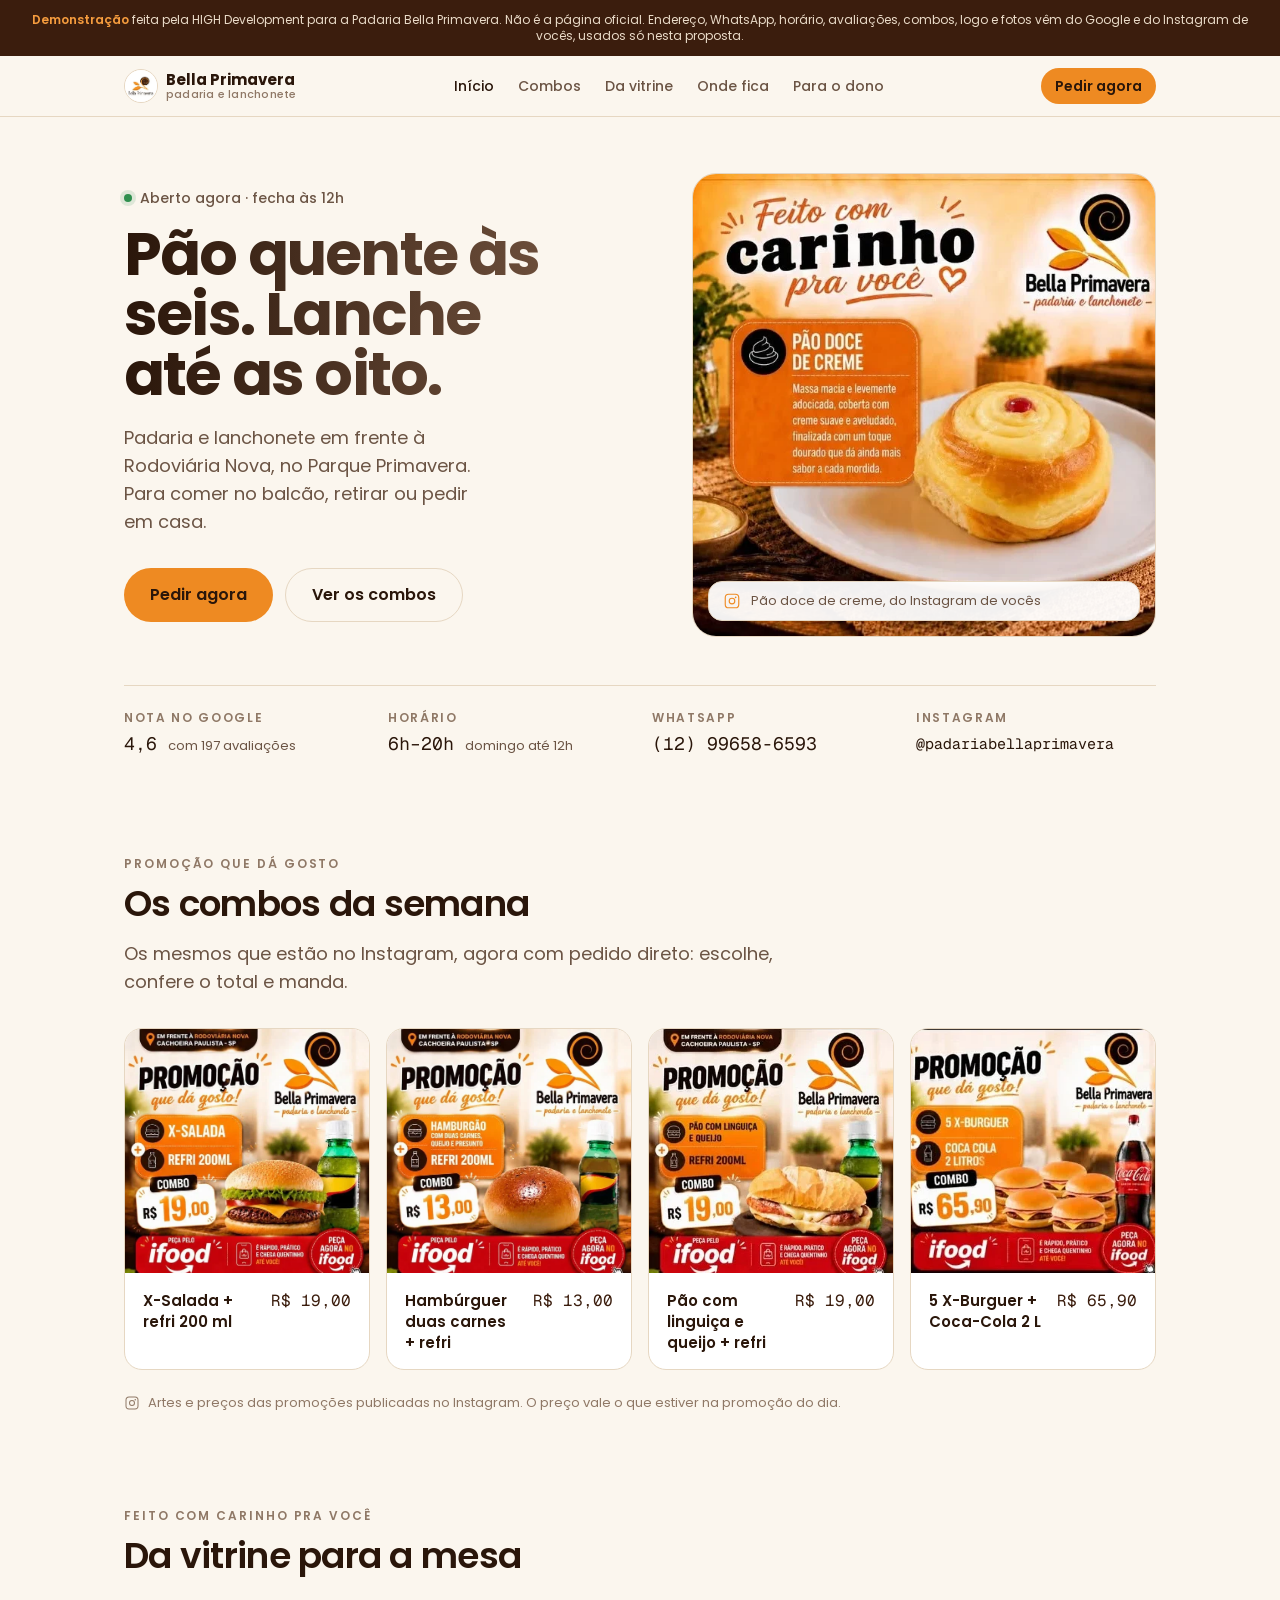
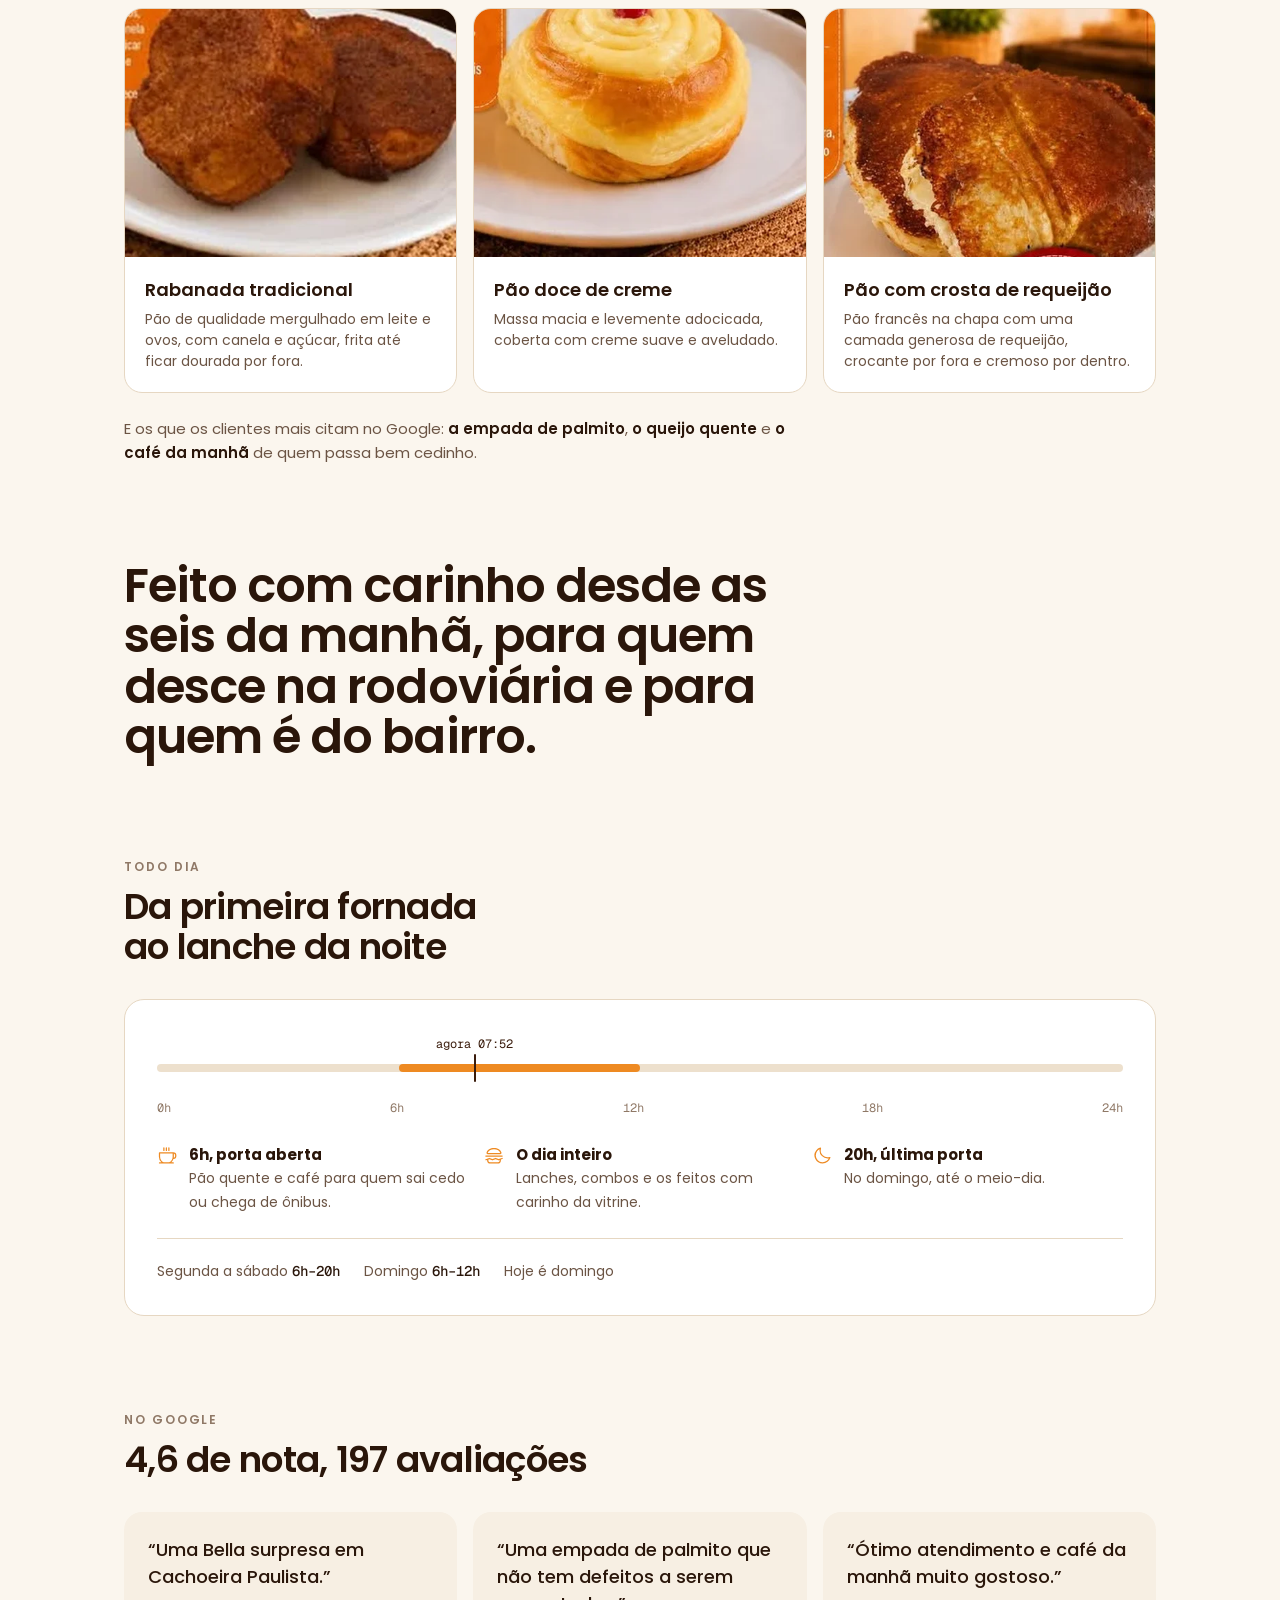
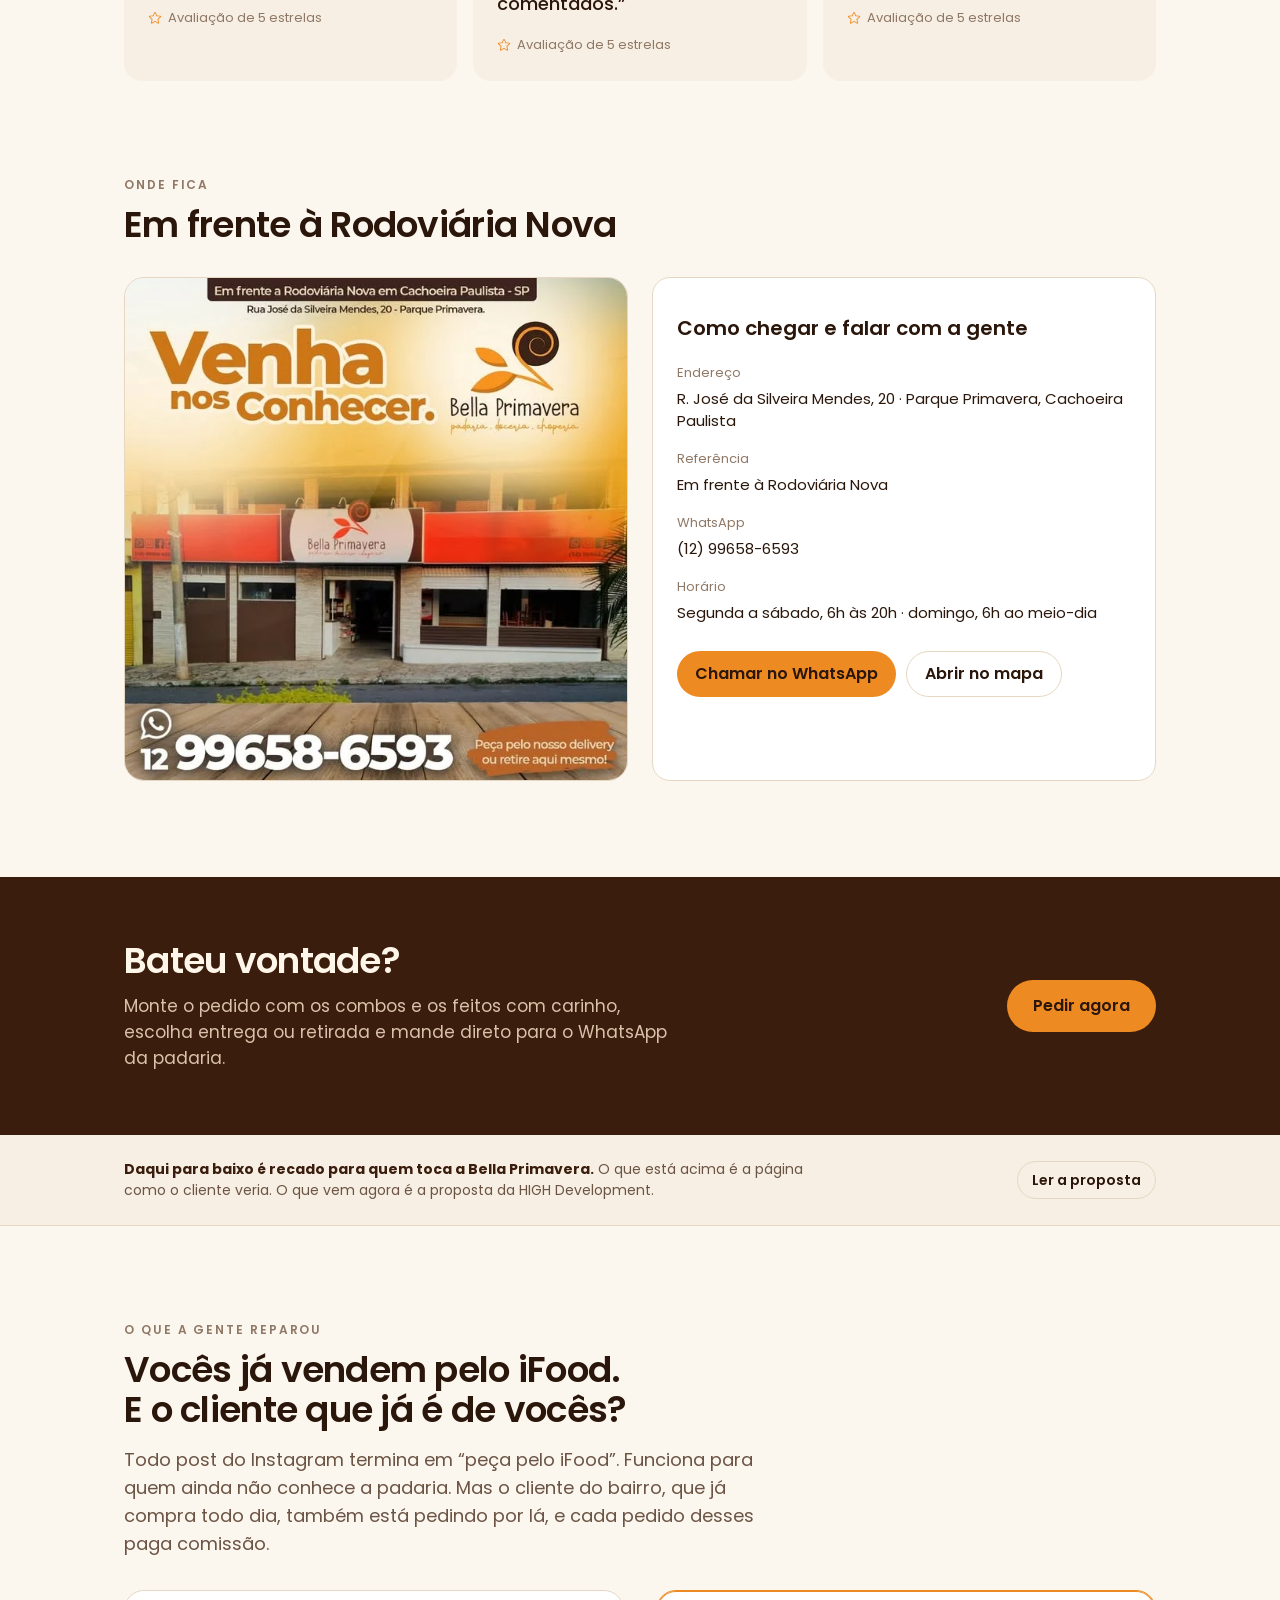
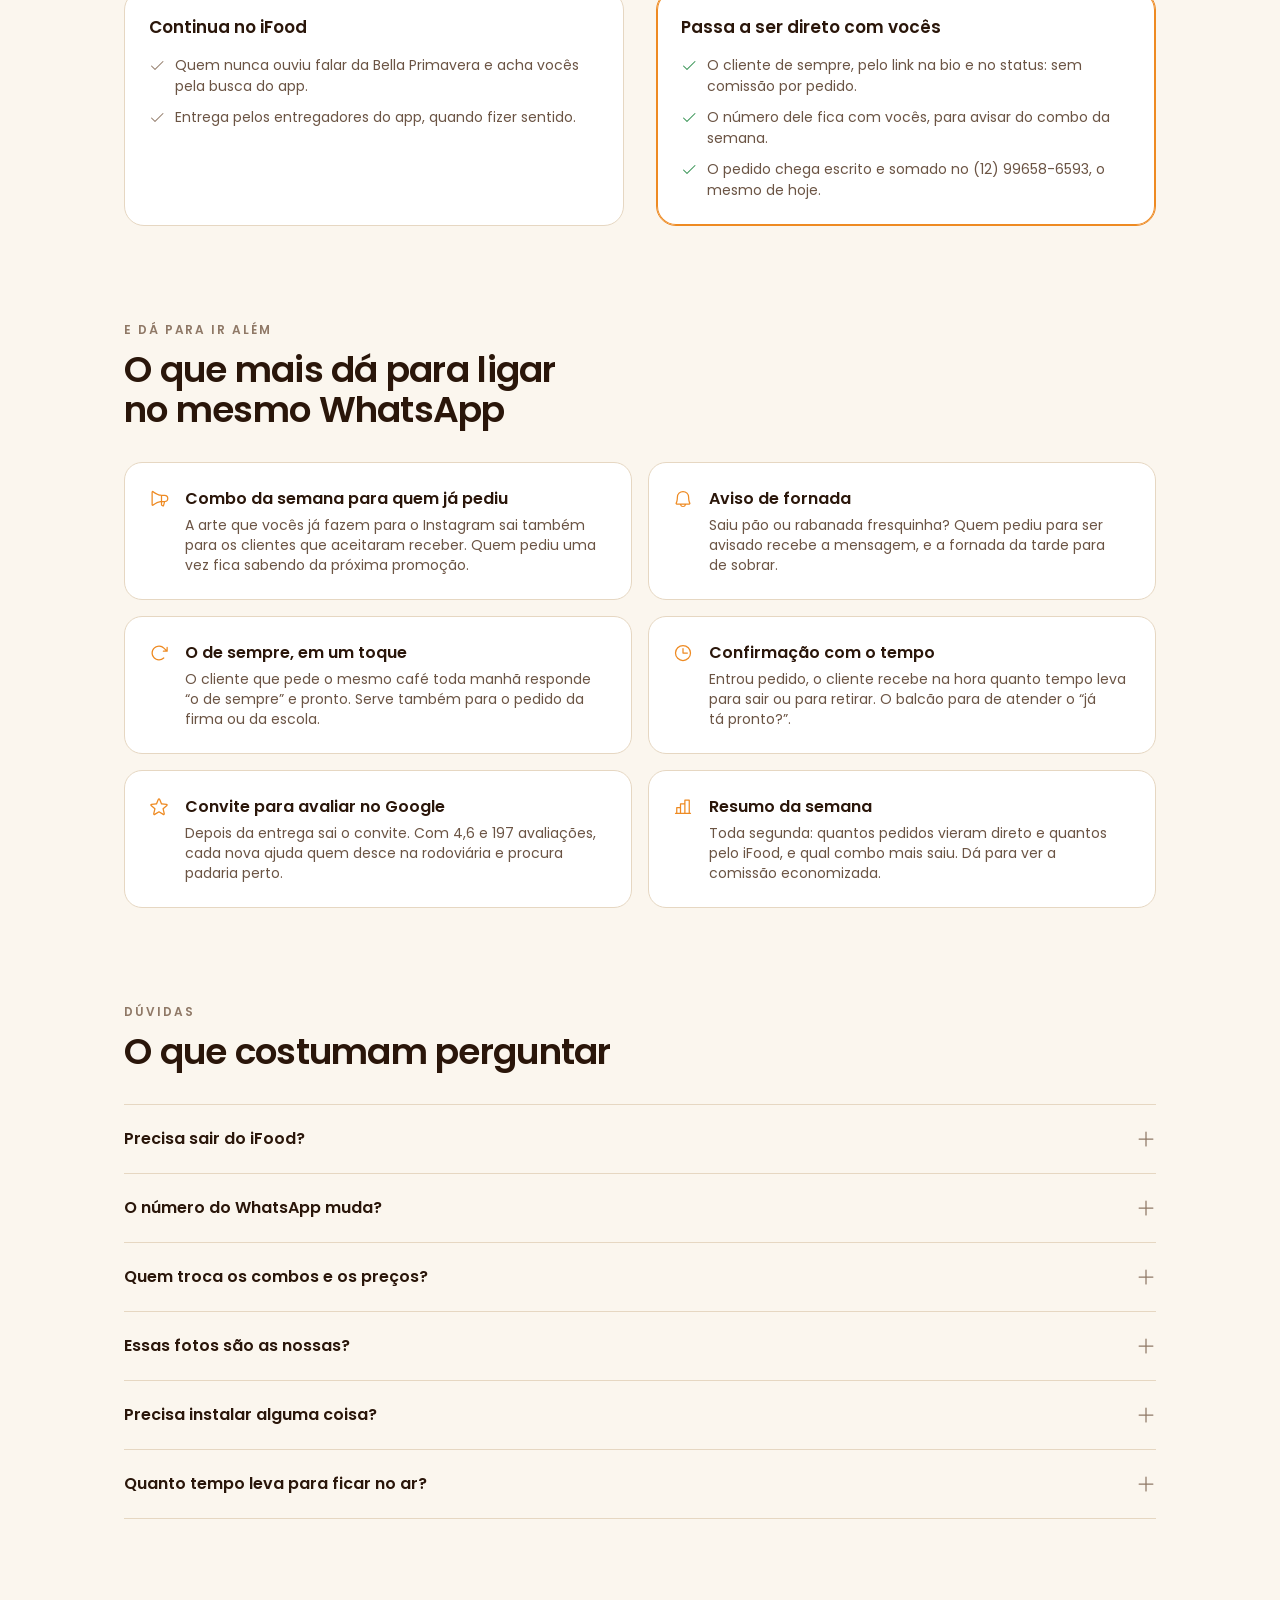
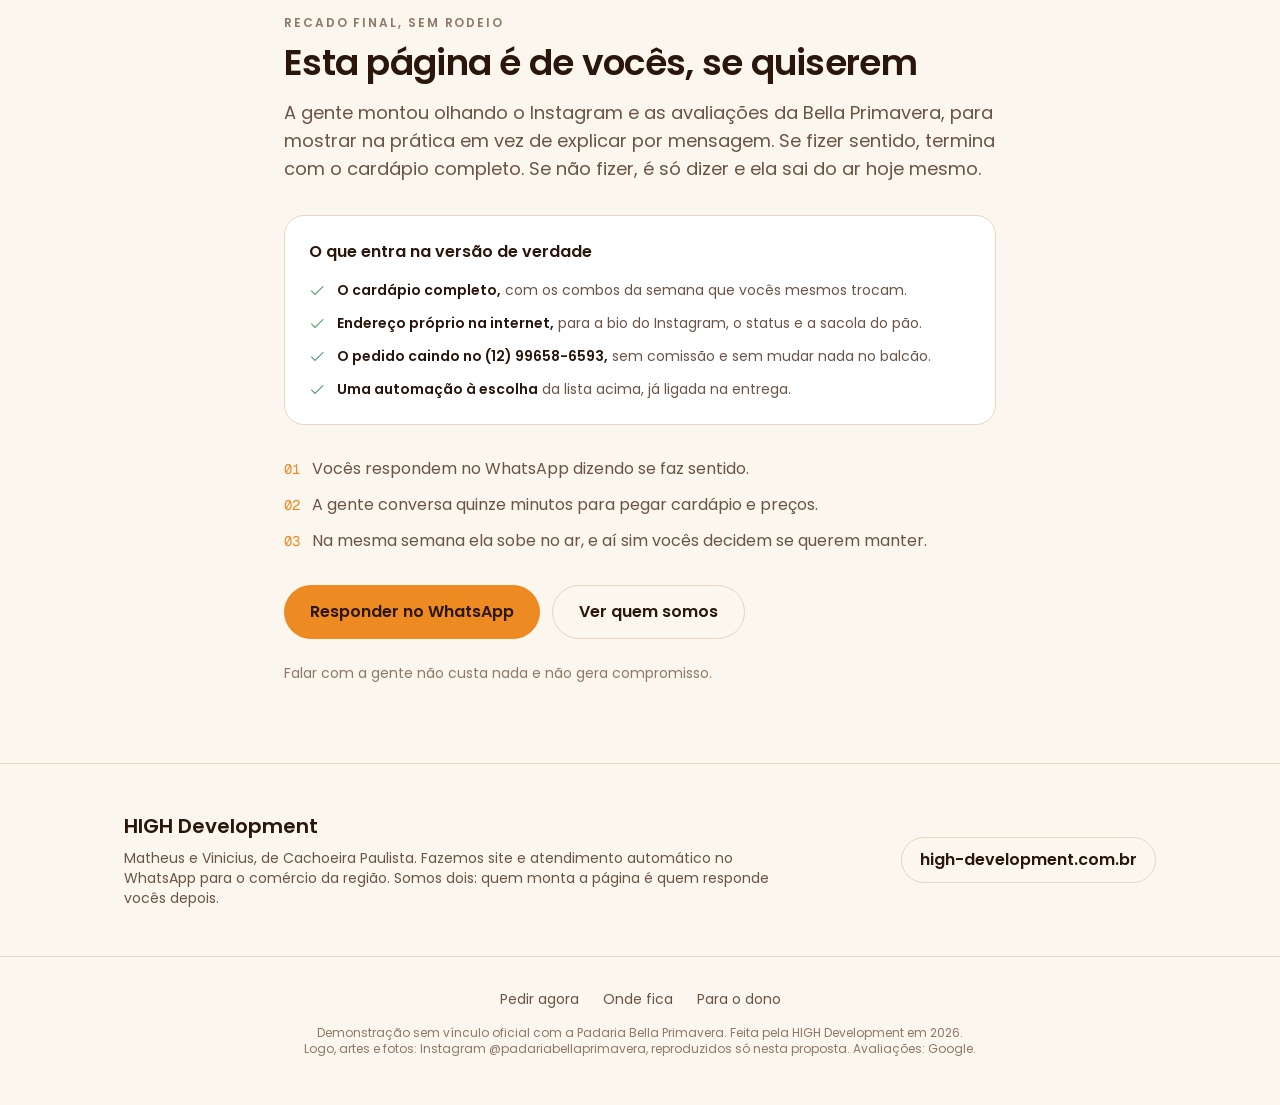
==== commit 6156b55f: "padaria-bella-primavera: versão exclusiva Troca a demo do gerador pela versão feita a partir do Inst" ====
--- a/padaria-bella-primavera/index.html
+++ b/padaria-bella-primavera/index.html
@@ -2,149 +2,171 @@
 <html lang="pt-BR">
 <meta charset="utf-8">
 <meta name="viewport" content="width=device-width, initial-scale=1">
-<title>Padaria Bella Primavera</title>
-<meta name="description" content="Padaria Bella Primavera, no Parque Primavera, em Cachoeira Paulista. Aberta desde as 6h. Encomende bolo e salgados pelo WhatsApp.">
+<title>Bella Primavera · padaria e lanchonete</title>
+<meta name="description" content="Padaria e lanchonete em frente à Rodoviária Nova, em Cachoeira Paulista. Aberta todo dia desde as 6h. Combos, feitos com carinho e pedido direto pelo WhatsApp.">
 <meta name="robots" content="noindex, nofollow">
 <link rel="preconnect" href="https://fonts.googleapis.com">
-<link rel="stylesheet" href="https://fonts.googleapis.com/css2?family=Manrope:wght@400;500;600;700&family=Geist+Mono:wght@400;500&display=swap">
+<link rel="stylesheet" href="https://fonts.googleapis.com/css2?family=Poppins:wght@400;500;600;700&family=Geist+Mono:wght@400;500&display=swap">
 <link rel="stylesheet" href="estilo.css">
 <style>
-/* ---------- capa ---------- */
-.capa{position:relative;border-bottom:1px solid var(--line);display:grid;isolation:isolate}
-.capa img{grid-area:1/1;width:100%;height:100%;object-fit:cover;opacity:.55}
-.capa .sobre{grid-area:1/1;display:flex;align-items:flex-end;min-height:440px}
-@media(min-width:768px){.capa .sobre{min-height:520px}}
-@media(min-width:1280px){.capa .sobre{min-height:560px}}
-.capa .sobre > .in{max-width:1080px;margin:0 auto;padding:0 24px 48px;width:100%}
-.capa h1{font-size:30px;line-height:1.05;font-weight:700;letter-spacing:-.03em;
-  background:linear-gradient(90deg,#FFFFFF,#9B9B9B);
-  -webkit-background-clip:text;background-clip:text;color:transparent;max-width:14ch}
-@media(min-width:480px){.capa h1{font-size:40px;line-height:1}}
-@media(min-width:768px){.capa h1{font-size:60px}}
-.capa .lin{font-size:18px;line-height:28px;color:var(--tx2);margin-top:16px;max-width:680px}
-.capa .acts{display:flex;flex-wrap:wrap;gap:12px;margin-top:32px}
-.capa::after{content:"";position:absolute;inset:0;pointer-events:none;
-  background:linear-gradient(180deg,rgba(0,0,0,.35) 0%,rgba(0,0,0,.85) 70%,#000 100%)}
-.capa .sobre{z-index:2}
-
-/* ---------- prova ---------- */
-.prova{border-bottom:1px solid var(--line);background:var(--warm)}
-.prova > .in{max-width:1080px;margin:0 auto;padding:24px;display:grid;gap:24px}
-@media(min-width:768px){.prova > .in{grid-template-columns:repeat(4,1fr)}}
-.prova div{display:grid;gap:4px}
-.prova .k{font-size:12px;line-height:16px;color:var(--tx3);letter-spacing:.16em;
-  text-transform:uppercase;font-weight:600}
-.prova .v{font-family:var(--mono);font-size:20px;line-height:28px;color:var(--tx)}
-.prova .v small{font-family:var(--sans);font-size:14px;line-height:20px;color:var(--tx2)}
-
-/* ---------- a casa ---------- */
-.casa{display:grid;gap:32px;margin-top:32px}
-@media(min-width:900px){.casa{grid-template-columns:1fr 1fr;align-items:center}}
-.casa p + p{margin-top:16px}
-.casa .foto{border:1px solid var(--line);border-radius:16px;overflow:hidden;margin:0}
-.casa .foto img{width:100%;height:auto;aspect-ratio:1200/480;object-fit:cover}
-.casa .foto figcaption{padding:12px 16px;font-size:12px;line-height:16px;color:var(--tx3);
-  background:var(--s1)}
-
-/* ---------- destaques ---------- */
-.pratos{display:grid;gap:16px;margin-top:32px}
-@media(min-width:768px){.pratos{grid-template-columns:repeat(3,1fr)}}
-.prato{border:1px solid var(--line);border-radius:16px;overflow:hidden;background:var(--s1);
-  margin:0;display:flex;flex-direction:column}
-.prato img{width:100%;height:auto;aspect-ratio:4/3;object-fit:cover}
-.prato figcaption{padding:24px;flex:1}
-.prato h3{font-size:20px;line-height:28px}
-.prato p{font-size:14px;line-height:20px;color:var(--tx2);margin-top:8px}
-.prato .nota{font-size:12px;line-height:16px;color:var(--tx3);margin-top:12px}
+/* ---------- herói ---------- */
+.heroi{padding-top:56px}
+.heroi .g{display:grid;gap:40px;align-items:center}
+@media(min-width:900px){.heroi .g{grid-template-columns:1.05fr .95fr;gap:56px}}
+.status{display:flex;align-items:center;gap:8px;font-size:14px;line-height:20px;color:var(--tx2);font-weight:500}
+.status i{width:8px;height:8px;border-radius:50%;background:var(--tx3);flex:0 0 auto}
+.status[data-aberto="1"] i{background:var(--ok);box-shadow:0 0 0 4px rgba(47,143,78,.14)}
+.heroi h1{font-size:40px;line-height:1.05;font-weight:700;letter-spacing:-.03em;margin-top:16px;
+  background:linear-gradient(90deg,#2A160A,#7A5A45);-webkit-background-clip:text;background-clip:text;color:transparent}
+@media(min-width:768px){.heroi h1{font-size:60px;line-height:1}}
+.heroi .lin{font-size:18px;line-height:28px;color:var(--tx2);margin-top:20px;max-width:34ch}
+.heroi .acts{display:flex;flex-wrap:wrap;gap:12px;margin-top:32px}
+.heroi .foto{position:relative;margin:0}
+.heroi .foto img{width:100%;height:auto;aspect-ratio:1;object-fit:cover;border-radius:24px;border:1px solid var(--line)}
+.heroi .foto figcaption{position:absolute;left:16px;bottom:16px;right:16px;display:flex;align-items:center;gap:10px;
+  background:rgba(255,255,255,.94);border:1px solid var(--line);border-radius:14px;padding:10px 14px;font-size:13px;line-height:18px;color:var(--tx2)}
+.heroi .foto figcaption svg{color:var(--amber);flex:0 0 auto}
+.dados{display:grid;grid-template-columns:repeat(2,1fr);gap:24px;margin-top:48px;padding-top:24px;border-top:1px solid var(--line)}
+@media(min-width:768px){.dados{grid-template-columns:repeat(4,1fr)}}
+.dados .k{font-size:12px;line-height:16px;color:var(--tx3);letter-spacing:.14em;text-transform:uppercase;font-weight:600}
+.dados .v{font-family:var(--mono);font-size:18px;line-height:28px;margin-top:4px;overflow-wrap:anywhere}
+.dados .ig{grid-column:1/-1}
+@media(min-width:768px){.dados .ig{grid-column:auto}}
+.dados .v small{font-family:var(--sans);font-size:13px;color:var(--tx2)}
+
+/* ---------- combos ---------- */
+.fila{display:grid;grid-auto-flow:column;grid-auto-columns:minmax(240px,1fr);gap:16px;margin-top:32px;
+  overflow-x:auto;scroll-snap-type:x mandatory;padding-bottom:8px;scrollbar-width:thin}
+@media(min-width:1024px){.fila{grid-auto-flow:row;grid-template-columns:repeat(4,1fr);overflow:visible}}
+.combo{margin:0;scroll-snap-align:start;background:var(--s1);border:1px solid var(--line);border-radius:18px;overflow:hidden;display:flex;flex-direction:column}
+.combo img{width:100%;height:auto;aspect-ratio:1;object-fit:cover;object-position:top}
+.combo figcaption{padding:16px 18px;display:flex;justify-content:space-between;align-items:baseline;gap:12px;flex:1}
+.combo h3{font-size:15px;line-height:21px;font-weight:600}
+.combo .p{font-family:var(--mono);font-size:16px;color:var(--brown);white-space:nowrap}
+.origem{display:flex;align-items:center;gap:8px;font-size:13px;line-height:18px;color:var(--tx3);margin-top:16px}
+.origem svg{flex:0 0 auto}
+
+/* ---------- feito com carinho ---------- */
+.carinho{display:grid;gap:16px;margin-top:32px}
+@media(min-width:768px){.carinho{grid-template-columns:repeat(3,1fr)}}
+.doce{margin:0;background:var(--s1);border:1px solid var(--line);border-radius:18px;overflow:hidden}
+.doce img{width:100%;height:auto;aspect-ratio:4/3;object-fit:cover}
+.doce figcaption{padding:20px}
+.doce h3{font-size:18px;line-height:26px}
+.doce p{font-size:14px;line-height:21px;color:var(--tx2);margin-top:6px}
+.citados{margin-top:24px;font-size:15px;line-height:24px;color:var(--tx2);max-width:680px}
+.citados b{color:var(--tx);font-weight:600}
+
+/* ---------- o dia ---------- */
+.dia-bloco{margin-top:32px;background:var(--s1);border:1px solid var(--line);border-radius:20px;padding:24px}
+@media(min-width:768px){.dia-bloco{padding:32px}}
+.regua{position:relative;height:56px;margin-top:8px}
+.regua .trilho{position:absolute;left:0;right:0;top:24px;height:8px;border-radius:99px;background:var(--s3)}
+.regua .aberto{position:absolute;top:24px;height:8px;border-radius:99px;background:var(--amber)}
+.regua .agora{position:absolute;top:14px;width:2px;height:28px;background:var(--brown);border-radius:2px}
+.regua .agora span{position:absolute;top:-22px;left:50%;transform:translateX(var(--tx-ag,-50%));font-family:var(--mono);font-size:12px;
+  color:var(--brown);white-space:nowrap}
+.horas{display:flex;justify-content:space-between;font-family:var(--mono);font-size:12px;color:var(--tx3)}
+.momentos{display:grid;gap:16px;margin-top:24px}
+@media(min-width:768px){.momentos{grid-template-columns:repeat(3,1fr)}}
+.momentos div{display:flex;gap:12px;align-items:flex-start}
+.momentos svg{color:var(--amber);flex:0 0 auto;margin-top:2px}
+.momentos b{display:block;font-size:15px;line-height:22px}
+.momentos span{font-size:14px;line-height:20px;color:var(--tx2)}
+.semana{display:flex;flex-wrap:wrap;gap:8px 24px;margin-top:24px;padding-top:20px;border-top:1px solid var(--line);font-size:14px;color:var(--tx2)}
+.semana b{font-family:var(--mono);font-weight:500;color:var(--tx)}
+
+/* ---------- avaliações ---------- */
+.falas{display:grid;gap:16px;margin-top:32px}
+@media(min-width:768px){.falas{grid-template-columns:repeat(3,1fr)}}
+.fala{margin:0;background:var(--s2);border-radius:18px;padding:24px;display:flex;flex-direction:column;gap:16px}
+.fala blockquote{margin:0;font-size:18px;line-height:27px;font-weight:500;color:var(--tx)}
+.fala figcaption{font-size:13px;color:var(--tx3);display:flex;gap:6px;align-items:center}
+.fala figcaption svg{color:var(--amber)}
 
 /* ---------- onde ---------- */
-.onde{display:grid;gap:24px;margin-top:32px}
-@media(min-width:900px){.onde{grid-template-columns:1fr 1fr;align-items:center}}
-.ondeimg{border:1px solid var(--line);border-radius:16px;overflow:hidden;background:var(--s1);margin:0}
-.ondeimg img{width:100%;height:auto;aspect-ratio:900/558;object-fit:cover}
+.onde{display:grid;gap:24px;margin-top:32px;align-items:stretch}
+@media(min-width:900px){.onde{grid-template-columns:1fr 1fr}}
 .onde > *{min-width:0}
-.ondecard dl{margin-top:24px;display:grid;grid-template-columns:1fr;gap:4px;
-  font-size:14px;line-height:20px}
-.ondecard dt{color:var(--tx3)}
-.ondecard dd{margin:0;font-family:var(--mono);color:var(--tx2);min-width:0}
-.ondecard dd + dt{margin-top:12px}
-@media(min-width:480px){
-  .ondecard dl{grid-template-columns:auto 1fr;gap:12px 24px}
-  .ondecard dd{text-align:right}
-  .ondecard dd + dt{margin-top:0}
-}
-
-/* ---------- faixa de pedido ---------- */
-.faixa{margin-top:96px;border-top:1px solid var(--line);border-bottom:1px solid var(--line);
-  background:var(--warm)}
-.faixa > .in{max-width:760px;margin:0 auto;padding:80px 24px;text-align:center}
-.faixa h2{margin-top:16px}
-.faixa p{font-size:18px;line-height:28px;color:var(--tx2);margin-top:16px}
-.faixa .acts{display:flex;flex-wrap:wrap;gap:12px;justify-content:center;margin-top:32px}
-
-/* ---------- proposta ---------- */
-.corte{margin-top:96px;padding:24px 0;border-top:1px solid var(--line);
-  border-bottom:1px solid var(--line);background:var(--s1)}
-.corte > .in{max-width:1080px;margin:0 auto;padding:0 24px;display:flex;align-items:center;
-  gap:16px;flex-wrap:wrap;justify-content:space-between}
-.corte p{font-size:14px;line-height:20px;color:var(--tx2);max-width:680px}
-.corte b{color:var(--amber);font-weight:600}
-.final > .in{max-width:760px;margin:0 auto;padding:80px 24px}
-.final h2{margin-top:16px}
+.onde figure{margin:0;border-radius:20px;overflow:hidden;border:1px solid var(--line)}
+.onde figure img{width:100%;height:100%;object-fit:cover;aspect-ratio:1}
+.ondecard dl{margin-top:20px;display:grid;grid-template-columns:1fr;gap:4px;font-size:15px;line-height:22px}
+.ondecard dt{color:var(--tx3);font-size:13px}
+.ondecard dd{margin:0 0 12px;color:var(--tx)}
+.ondecard .acts{display:flex;flex-wrap:wrap;gap:10px;margin-top:8px}
+
+/* ---------- faixa ---------- */
+.faixa{margin-top:96px;background:var(--brown);color:#F6EBDD}
+.faixa > .in{max-width:1080px;margin:0 auto;padding:64px 24px;display:grid;gap:24px;align-items:center}
+@media(min-width:900px){.faixa > .in{grid-template-columns:1fr auto}}
+.faixa h2{color:#FFF6EA;margin-top:0}
+.faixa p{color:#D9C2AA;margin-top:12px;font-size:17px;line-height:26px;max-width:560px}
+.faixa .acts{display:flex;flex-wrap:wrap;gap:12px}
+.faixa .btn.ghost{color:#F6EBDD;border-color:rgba(246,235,221,.3)}
+.faixa .btn.ghost:hover{background:rgba(246,235,221,.08)}
+
+/* ---------- corte e proposta ---------- */
+.corte{padding:24px 0;background:var(--s2);border-bottom:1px solid var(--line)}
+.corte > .in{max-width:1080px;margin:0 auto;padding:0 24px;display:flex;gap:16px;flex-wrap:wrap;align-items:center;justify-content:space-between}
+.corte p{font-size:14px;line-height:21px;color:var(--tx2);max-width:680px}
+.corte b{color:var(--brown)}
+.ifood{display:grid;gap:24px;margin-top:32px}
+@media(min-width:900px){.ifood{grid-template-columns:1fr 1fr;gap:32px}}
+.ifood .lado{background:var(--s1);border:1px solid var(--line);border-radius:20px;padding:24px}
+.ifood .lado.nosso{border-color:var(--amber);box-shadow:0 0 0 1px var(--amber) inset}
+.ifood .lado h3{font-size:17px;line-height:24px}
+.ifood .lado ul{list-style:none;padding:0;margin:16px 0 0;display:grid;gap:10px}
+.ifood .lado li{display:flex;gap:10px;font-size:14px;line-height:21px;color:var(--tx2)}
+.ifood .lado li svg{flex:0 0 auto;margin-top:2px}
+.ifood .lado.nosso li svg{color:var(--ok)}
+.ifood .lado.deles li svg{color:var(--tx3)}
+.blk{border-radius:18px}
+.blk.icon svg{color:var(--amber)}
+
+.faq{margin-top:32px;border-top:1px solid var(--line)}
+.faq details{border-bottom:1px solid var(--line)}
+.faq summary{list-style:none;cursor:pointer;padding:22px 0;font-size:16px;line-height:24px;font-weight:600;display:flex;
+  justify-content:space-between;gap:16px;align-items:center;transition:color 700ms var(--ease)}
+.faq summary::-webkit-details-marker{display:none}
+.faq summary:hover{color:var(--brown2)}
+.faq summary svg{flex:0 0 auto;color:var(--tx3);transition:transform 700ms var(--ease)}
+.faq details[open] summary svg{transform:rotate(45deg)}
+.faq p{margin-bottom:22px;font-size:15px;line-height:24px;color:var(--tx2);max-width:680px}
+
+.final > .in{max-width:760px;margin:0 auto;padding:96px 24px 80px}
+.final h2{margin-top:12px}
 .final .lead{font-size:18px;line-height:28px;color:var(--tx2);margin-top:16px}
-.pacote{background:var(--s1);border:1px solid var(--line);border-radius:16px;padding:24px;
-  margin-top:32px}
+.pacote{background:var(--s1);border:1px solid var(--line);border-radius:20px;padding:24px;margin-top:32px}
 .pacote h3{font-size:16px;line-height:24px}
-.pacote ul{list-style:none;margin-top:16px;padding:0;display:grid;gap:12px}
-.pacote li{display:flex;gap:12px;align-items:flex-start;font-size:14px;line-height:20px;
-  color:var(--tx2)}
+.pacote ul{list-style:none;margin:16px 0 0;padding:0;display:grid;gap:12px}
+.pacote li{display:flex;gap:12px;font-size:14px;line-height:21px;color:var(--tx2)}
 .pacote li svg{flex:0 0 auto;color:var(--ok);margin-top:2px}
 .pacote li b{color:var(--tx);font-weight:600}
 .passos{display:grid;gap:12px;margin-top:32px}
-.passos div{display:flex;gap:12px;align-items:flex-start;font-size:16px;line-height:24px;
-  color:var(--tx2)}
+.passos div{display:flex;gap:12px;font-size:16px;line-height:24px;color:var(--tx2)}
 .passos .n{font-family:var(--mono);font-size:14px;line-height:24px;color:var(--amber);flex:0 0 auto}
 .finalacts{display:flex;flex-wrap:wrap;gap:12px;margin-top:32px}
 .nota{font-size:14px;line-height:20px;color:var(--tx3);margin-top:24px}
-
-.faq{margin-top:32px;border-top:1px solid var(--line)}
-.faq details{border-bottom:1px solid var(--line)}
-.faq summary{list-style:none;cursor:pointer;padding:24px 0;font-size:16px;line-height:24px;
-  font-weight:600;display:flex;justify-content:space-between;gap:16px;align-items:center;
-  transition:color 700ms var(--ease)}
-.faq summary::-webkit-details-marker{display:none}
-.faq summary:hover{color:var(--amber)}
-.faq summary svg{flex:0 0 auto;color:var(--tx3);transition:transform 700ms var(--ease)}
-.faq details[open] summary svg{transform:rotate(45deg)}
-.faq p{margin-bottom:24px;font-size:16px;line-height:24px;color:var(--tx2);max-width:680px}
-
-/* ---------- gerador ---------- */
-.lead-p{font-size:18px;line-height:28px;color:var(--tx2)}
-.cardp{font-size:16px;line-height:24px;color:var(--tx2);margin-top:12px}
-.fonte{font-size:12px;line-height:16px;color:var(--tx3);margin-top:16px}
-.prova .v.peq{font-size:14px;line-height:28px}
-.onde.so{grid-template-columns:1fr}
-.onde.so .ondecard{max-width:680px}
-.faixa + .corte{margin-top:0;border-top:0}
 </style>
-<a class="skip" href="#casa">Ir para o conteúdo</a>
+
+<a class="skip" href="#combos">Ir para o conteúdo</a>
 
 <div class="flag">
   <b>Demonstração</b> feita pela HIGH Development para a Padaria Bella Primavera. Não é a página oficial.
-  Endereço, WhatsApp, Facebook, horário e nota do Google são reais. Produtos, valores e fotos são exemplo.
+  Endereço, WhatsApp, horário, avaliações, combos, logo e fotos vêm do Google e do Instagram de vocês, usados só nesta proposta.
 </div>
 
 <nav>
   <div class="navin">
     <div class="navtop">
-      <a class="brand" href="index.html"><svg width="20" height="20" aria-hidden="true" viewBox="0 0 256 256" fill="currentColor"><path d="M240,80a40,40,0,0,0-40-40H48a40,40,0,0,0-16,76.65V200a16,16,0,0,0,16,16H200a16,16,0,0,0,16-16V116.65A40.06,40.06,0,0,0,240,80ZM48,120a8,8,0,0,0,0-16,24,24,0,0,1,0-48h96a24,24,0,0,1,0,48,8,8,0,0,0,0,16v80H48Zm152-16a8,8,0,0,0,0,16v80H160V116.65A40,40,0,0,0,176,56h24a24,24,0,0,1,0,48Z"/></svg>
-        <span class="bl">Padaria Bella Primavera</span><span class="bs">Bella Primavera</span></a>
-      <a class="btn sm" href="encomenda.html">Fazer encomenda</a>
+      <a class="brand" href="index.html"><img class="logo" src="logo.webp" alt="" width="34" height="34">
+        <span class="nm"><b>Bella Primavera</b><small>padaria e lanchonete</small></span></a>
+      <a class="btn sm" href="pedido.html">Pedir agora</a>
     </div>
     <div class="navlinks">
       <a href="index.html" aria-current="page">Início</a>
-      <a href="#casa">A casa</a>
-      <a href="#destaques">Na vitrine</a>
+      <a href="#combos">Combos</a>
+      <a href="#carinho">Da vitrine</a>
       <a href="#onde">Onde fica</a>
       <a href="#proposta">Para o dono</a>
     </div>
@@ -152,110 +174,122 @@
 </nav>
 
 <main>
-
-<div class="capa">
-  <img src="paes.webp" width="1400" height="788" alt="Pães franceses recém-saídos do forno na vitrine da padaria" loading="eager">
-  <div class="sobre">
-    <div class="in">
-      <p class="eyebrow">Parque Primavera · Cachoeira Paulista</p>
-      <h1>Pão quente às seis, café e empada de palmito</h1>
-      <p class="lin">Aberta de segunda a sábado desde as seis da manhã. Quem passa cedo costuma sair falando do café e do atendimento dos próprios donos.</p>
+<div class="wrap heroi">
+  <div class="g">
+    <div>
+      <p class="status" id="status"><i></i><span>Aberto todo dia desde as 6h</span></p>
+      <h1>Pão quente às seis. Lanche até as oito.</h1>
+      <p class="lin">Padaria e lanchonete em frente à Rodoviária Nova, no Parque Primavera. Para comer no balcão, retirar ou pedir em casa.</p>
       <div class="acts">
-        <a class="btn big" href="encomenda.html">Fazer encomenda</a>
-        <a class="btn big ghost" href="#onde">Ver onde fica</a>
-      </div>
-    </div>
-  </div>
-</div>
-
-<div class="prova">
-  <div class="in">
-    <div><span class="k">Nota no Google</span><span class="v">4,6 <small>com 197 avaliações</small></span></div>
-    <div><span class="k">Horário</span><span class="v">Abre às 6h <small>de segunda a sábado</small></span></div>
-    <div><span class="k">WhatsApp</span><span class="v">(12) 99658-6593</span></div>
-    <div><span class="k">No Facebook</span><span class="v peq">/padariabellaprimavera</span></div>
+        <a class="btn big" href="pedido.html">Pedir agora</a>
+        <a class="btn big ghost" href="#combos">Ver os combos</a>
+      </div>
+    </div>
+    <figure class="foto">
+      <img src="pao-doce.webp" width="640" height="640" alt="Pão doce de creme servido num prato branco, em arte da própria padaria" loading="eager">
+      <figcaption><svg width="18" height="18" aria-hidden="true" viewBox="0 0 256 256" fill="currentColor"><path d="M128,80a48,48,0,1,0,48,48A48.05,48.05,0,0,0,128,80Zm0,80a32,32,0,1,1,32-32A32,32,0,0,1,128,160ZM176,24H80A56.06,56.06,0,0,0,24,80v96a56.06,56.06,0,0,0,56,56h96a56.06,56.06,0,0,0,56-56V80A56.06,56.06,0,0,0,176,24Zm40,152a40,40,0,0,1-40,40H80a40,40,0,0,1-40-40V80A40,40,0,0,1,80,40h96a40,40,0,0,1,40,40ZM192,76a12,12,0,1,1-12-12A12,12,0,0,1,192,76Z"/></svg><span>Pão doce de creme, do Instagram de vocês</span></figcaption>
+    </figure>
+  </div>
+  <div class="dados">
+    <div><p class="k">Nota no Google</p><p class="v">4,6 <small>com 197 avaliações</small></p></div>
+    <div><p class="k">Horário</p><p class="v">6h–20h <small>domingo até 12h</small></p></div>
+    <div class="ig"><p class="k">WhatsApp</p><p class="v">(12) 99658-6593</p></div>
+    <div class="ig"><p class="k">Instagram</p><p class="v" style="font-size:15px">@padariabellaprimavera</p></div>
   </div>
 </div>
 
 <div class="wrap">
-  <section id="casa">
-    <div class="sechead">
-      <p class="eyebrow rv">A casa</p>
-      <h2 class="rv">Tudo fresquinho, feito na hora</h2>
-    </div>
-    <div class="casa">
-      <div class="rv">
-        <p class="lead-p">É o que mais se repete nas avaliações da Bella Primavera: produto fresco e preparado na hora. Teve quem parou bem cedinho só para o café da manhã e chamou a padaria de uma bela surpresa em Cachoeira.</p>
-        <p class="lead-p">E tem os favoritos de quem já é cliente: a empada de palmito, o queijo quente e o lanche. O atendimento, segundo quem avalia, é feito pelos próprios donos, e é cordial.</p>
-      </div>
-      <figure class="foto rv">
-        <img src="cafe-manha.webp" width="1200" height="480" alt="Chá, pão na chapa e queijo minas servidos no café da manhã" loading="lazy" style="object-position:50% 88%">
-        <figcaption>Foto ilustrativa. As fotos reais da casa entram no lugar.</figcaption>
-      </figure>
-    </div>
-  </section>
-
-  <section id="destaques">
-    <div class="sechead">
-      <p class="eyebrow rv">Na vitrine</p>
-      <h2 class="rv">O que os clientes citam</h2>
-      <p class="secsub rv">Os três aparecem nas avaliações do Google. Bolo e salgados para festa, com valores de exemplo, estão na página de encomenda.</p>
-    </div>
-    <div class="pratos">
-      <figure class="prato rv">
-        <img src="empada.webp" width="720" height="540" alt="Empada de palmito dourada numa forminha de papel" loading="lazy">
-        <figcaption>
-          <h3>Empada de palmito</h3>
-          <p>A que um cliente disse não ter defeito nenhum para comentar.</p>
-          <p class="nota">Foto ilustrativa</p>
-        </figcaption>
-      </figure>
-      <figure class="prato rv">
-        <img src="pao-chapa.webp" width="720" height="540" alt="Pão na chapa com manteiga derretida no prato" loading="lazy">
-        <figcaption>
-          <h3>Queijo quente</h3>
-          <p>Na chapa, com o pão da casa. Aparece nas avaliações como maravilhoso.</p>
-          <p class="nota">Foto ilustrativa</p>
-        </figcaption>
-      </figure>
-      <figure class="prato rv">
-        <img src="coxinha.webp" width="720" height="540" alt="Coxinha dourada sobre guardanapo" loading="lazy">
-        <figcaption>
-          <h3>Salgados</h3>
-          <p>Para o lanche da tarde ou, por cento, para a festa do fim de semana.</p>
-          <p class="nota">Foto ilustrativa</p>
-        </figcaption>
-      </figure>
-    </div>
+  <section id="combos">
+    <div class="sechead">
+      <p class="eyebrow rv">Promoção que dá gosto</p>
+      <h2 class="rv">Os combos da semana</h2>
+      <p class="secsub rv">Os mesmos que estão no Instagram, agora com pedido direto: escolhe, confere o total e manda.</p>
+    </div>
+    <div class="fila">
+      <figure class="combo rv"><img src="combo-xsalada.webp" width="584" height="640" alt="Arte do combo X-Salada com refrigerante" loading="lazy">
+        <figcaption><h3>X-Salada + refri 200 ml</h3><span class="p">R$ 19,00</span></figcaption></figure>
+      <figure class="combo rv"><img src="combo-hamburguer.webp" width="584" height="640" alt="Arte do combo hambúrguer de duas carnes com refrigerante" loading="lazy">
+        <figcaption><h3>Hambúrguer duas carnes + refri</h3><span class="p">R$ 13,00</span></figcaption></figure>
+      <figure class="combo rv"><img src="combo-linguica.webp" width="360" height="394" alt="Arte do combo pão com linguiça e queijo com refrigerante" loading="lazy">
+        <figcaption><h3>Pão com linguiça e queijo + refri</h3><span class="p">R$ 19,00</span></figcaption></figure>
+      <figure class="combo rv"><img src="combo-xburguer.webp" width="360" height="329" alt="Arte do combo com cinco X-Burguer e Coca-Cola de 2 litros" loading="lazy">
+        <figcaption><h3>5 X-Burguer + Coca-Cola 2 L</h3><span class="p">R$ 65,90</span></figcaption></figure>
+    </div>
+    <p class="origem rv"><svg width="16" height="16" aria-hidden="true" viewBox="0 0 256 256" fill="currentColor"><path d="M128,80a48,48,0,1,0,48,48A48.05,48.05,0,0,0,128,80Zm0,80a32,32,0,1,1,32-32A32,32,0,0,1,128,160ZM176,24H80A56.06,56.06,0,0,0,24,80v96a56.06,56.06,0,0,0,56,56h96a56.06,56.06,0,0,0,56-56V80A56.06,56.06,0,0,0,176,24Zm40,152a40,40,0,0,1-40,40H80a40,40,0,0,1-40-40V80A40,40,0,0,1,80,40h96a40,40,0,0,1,40,40ZM192,76a12,12,0,1,1-12-12A12,12,0,0,1,192,76Z"/></svg>Artes e preços das promoções publicadas no Instagram. O preço vale o que estiver na promoção do dia.</p>
+  </section>
+
+  <section id="carinho">
+    <div class="sechead">
+      <p class="eyebrow rv">Feito com carinho pra você</p>
+      <h2 class="rv">Da vitrine para a mesa</h2>
+    </div>
+    <div class="carinho">
+      <figure class="doce rv"><img src="v-rabanada.webp" width="480" height="360" alt="Rabanadas douradas no prato" loading="lazy">
+        <figcaption><h3>Rabanada tradicional</h3><p>Pão de qualidade mergulhado em leite e ovos, com canela e açúcar, frita até ficar dourada por fora.</p></figcaption></figure>
+      <figure class="doce rv"><img src="v-pao-doce.webp" width="480" height="360" alt="Pão doce de creme" loading="lazy">
+        <figcaption><h3>Pão doce de creme</h3><p>Massa macia e levemente adocicada, coberta com creme suave e aveludado.</p></figcaption></figure>
+      <figure class="doce rv"><img src="v-pao-requeijao.webp" width="480" height="360" alt="Pão com crosta de requeijão tostado na chapa" loading="lazy">
+        <figcaption><h3>Pão com crosta de requeijão</h3><p>Pão francês na chapa com uma camada generosa de requeijão, crocante por fora e cremoso por dentro.</p></figcaption></figure>
+    </div>
+    <p class="citados rv">E os que os clientes mais citam no Google: <b>a empada de palmito</b>, <b>o queijo quente</b> e <b>o café da manhã</b> de quem passa bem cedinho.</p>
   </section>
 </div>
 
 <div class="wrap tagline">
-  <p id="tag">Você escolhe o bolo, os salgados e o dia de buscar. A padaria recebe a encomenda escrita e somada, sem recado anotado às pressas no balcão.</p>
+  <p id="tag">Feito com carinho desde as seis da manhã, para quem desce na rodoviária e para quem é do bairro.</p>
 </div>
 
 <div class="wrap">
+  <section id="dia">
+    <div class="sechead">
+      <p class="eyebrow rv">Todo dia</p>
+      <h2 class="rv">Da primeira fornada ao lanche da noite</h2>
+    </div>
+    <div class="dia-bloco rv">
+      <div class="regua" id="regua" aria-hidden="true">
+        <div class="trilho"></div><div class="aberto" id="faixa-aberta"></div><div class="agora" id="agora" hidden><span></span></div>
+      </div>
+      <div class="horas"><span>0h</span><span>6h</span><span>12h</span><span>18h</span><span>24h</span></div>
+      <div class="momentos">
+        <div><svg width="20" height="20" aria-hidden="true" viewBox="0 0 256 256" fill="currentColor"><path d="M80,56V24a8,8,0,0,1,16,0V56a8,8,0,0,1-16,0Zm40,8a8,8,0,0,0,8-8V24a8,8,0,0,0-16,0V56A8,8,0,0,0,120,64Zm32,0a8,8,0,0,0,8-8V24a8,8,0,0,0-16,0V56A8,8,0,0,0,152,64Zm96,56v8a40,40,0,0,1-37.51,39.91,96.59,96.59,0,0,1-27,40.09H208a8,8,0,0,1,0,16H32a8,8,0,0,1,0-16H56.54A96.3,96.3,0,0,1,24,136V88a8,8,0,0,1,8-8H208A40,40,0,0,1,248,120ZM200,96H40v40a80.27,80.27,0,0,0,45.12,72h69.76A80.27,80.27,0,0,0,200,136Zm32,24a24,24,0,0,0-16-22.62V136a95.78,95.78,0,0,1-1.2,15A24,24,0,0,0,232,128Z"/></svg><p><b>6h, porta aberta</b><span>Pão quente e café para quem sai cedo ou chega de ônibus.</span></p></div>
+        <div><svg width="20" height="20" aria-hidden="true" viewBox="0 0 256 256" fill="currentColor"><path d="M48.07,104H207.93a16,16,0,0,0,15.72-19.38C216.22,49.5,176,24,128,24S39.78,49.5,32.35,84.62A16,16,0,0,0,48.07,104ZM128,40c39.82,0,74.21,20.61,79.93,48H48.07L48,87.93C53.79,60.61,88.18,40,128,40ZM229.26,152.48l-41.13,15L151,152.57a8,8,0,0,0-5.94,0l-37,14.81L71,152.57a8,8,0,0,0-5.7-.09l-44,16a8,8,0,0,0,5.47,15L40,178.69V184a40,40,0,0,0,40,40h96a40,40,0,0,0,40-40v-9.67l18.73-6.81a8,8,0,1,0-5.47-15ZM200,184a24,24,0,0,1-24,24H80a24,24,0,0,1-24-24V172.88l11.87-4.32L105,183.43a8,8,0,0,0,5.94,0l37-14.81,37,14.81a8,8,0,0,0,5.7.09l9.27-3.37ZM16,128a8,8,0,0,1,8-8H232a8,8,0,0,1,0,16H24A8,8,0,0,1,16,128Z"/></svg><p><b>O dia inteiro</b><span>Lanches, combos e os feitos com carinho da vitrine.</span></p></div>
+        <div><svg width="20" height="20" aria-hidden="true" viewBox="0 0 256 256" fill="currentColor"><path d="M233.54,142.23a8,8,0,0,0-8-2,88.08,88.08,0,0,1-109.8-109.8,8,8,0,0,0-10-10,104.84,104.84,0,0,0-52.91,37A104,104,0,0,0,136,224a103.09,103.09,0,0,0,62.52-20.88,104.84,104.84,0,0,0,37-52.91A8,8,0,0,0,233.54,142.23ZM188.9,190.34A88,88,0,0,1,65.66,67.11a89,89,0,0,1,31.4-26A106,106,0,0,0,96,56,104.11,104.11,0,0,0,200,160a106,106,0,0,0,14.92-1.06A89,89,0,0,1,188.9,190.34Z"/></svg><p><b>20h, última porta</b><span>No domingo, até o meio-dia.</span></p></div>
+      </div>
+      <p class="semana" id="semana"><span>Segunda a sábado <b>6h–20h</b></span><span>Domingo <b>6h–12h</b></span></p>
+    </div>
+  </section>
+
+  <section id="falas">
+    <div class="sechead">
+      <p class="eyebrow rv">No Google</p>
+      <h2 class="rv">4,6 de nota, 197 avaliações</h2>
+    </div>
+    <div class="falas">
+      <figure class="fala rv"><blockquote>“Uma Bella surpresa em Cachoeira Paulista.”</blockquote><figcaption><svg width="14" height="14" aria-hidden="true" viewBox="0 0 256 256" fill="currentColor"><path d="M239.18,97.26A16.38,16.38,0,0,0,224.92,86l-59-4.76L143.14,26.15a16.36,16.36,0,0,0-30.27,0L90.11,81.23,31.08,86a16.46,16.46,0,0,0-9.37,28.86l45,38.83L53,211.75a16.38,16.38,0,0,0,24.5,17.82L128,198.49l50.53,31.08A16.4,16.4,0,0,0,203,211.75l-13.76-58.07,45-38.83A16.43,16.43,0,0,0,239.18,97.26Zm-15.34,5.47-48.7,42a8,8,0,0,0-2.56,7.91l14.88,62.8a.37.37,0,0,1-.17.48c-.18.14-.23.11-.38,0l-54.72-33.65a8,8,0,0,0-8.38,0L69.09,215.94c-.15.09-.19.12-.38,0a.37.37,0,0,1-.17-.48l14.88-62.8a8,8,0,0,0-2.56-7.91l-48.7-42c-.12-.1-.23-.19-.13-.5s.18-.27.33-.29l63.92-5.16A8,8,0,0,0,103,91.86l24.62-59.61c.08-.17.11-.25.35-.25s.27.08.35.25L153,91.86a8,8,0,0,0,6.75,4.92l63.92,5.16c.15,0,.24,0,.33.29S224,102.63,223.84,102.73Z"/></svg>Avaliação de 5 estrelas</figcaption></figure>
+      <figure class="fala rv"><blockquote>“Uma empada de palmito que não tem defeitos a serem comentados.”</blockquote><figcaption><svg width="14" height="14" aria-hidden="true" viewBox="0 0 256 256" fill="currentColor"><path d="M239.18,97.26A16.38,16.38,0,0,0,224.92,86l-59-4.76L143.14,26.15a16.36,16.36,0,0,0-30.27,0L90.11,81.23,31.08,86a16.46,16.46,0,0,0-9.37,28.86l45,38.83L53,211.75a16.38,16.38,0,0,0,24.5,17.82L128,198.49l50.53,31.08A16.4,16.4,0,0,0,203,211.75l-13.76-58.07,45-38.83A16.43,16.43,0,0,0,239.18,97.26Zm-15.34,5.47-48.7,42a8,8,0,0,0-2.56,7.91l14.88,62.8a.37.37,0,0,1-.17.48c-.18.14-.23.11-.38,0l-54.72-33.65a8,8,0,0,0-8.38,0L69.09,215.94c-.15.09-.19.12-.38,0a.37.37,0,0,1-.17-.48l14.88-62.8a8,8,0,0,0-2.56-7.91l-48.7-42c-.12-.1-.23-.19-.13-.5s.18-.27.33-.29l63.92-5.16A8,8,0,0,0,103,91.86l24.62-59.61c.08-.17.11-.25.35-.25s.27.08.35.25L153,91.86a8,8,0,0,0,6.75,4.92l63.92,5.16c.15,0,.24,0,.33.29S224,102.63,223.84,102.73Z"/></svg>Avaliação de 5 estrelas</figcaption></figure>
+      <figure class="fala rv"><blockquote>“Ótimo atendimento e café da manhã muito gostoso.”</blockquote><figcaption><svg width="14" height="14" aria-hidden="true" viewBox="0 0 256 256" fill="currentColor"><path d="M239.18,97.26A16.38,16.38,0,0,0,224.92,86l-59-4.76L143.14,26.15a16.36,16.36,0,0,0-30.27,0L90.11,81.23,31.08,86a16.46,16.46,0,0,0-9.37,28.86l45,38.83L53,211.75a16.38,16.38,0,0,0,24.5,17.82L128,198.49l50.53,31.08A16.4,16.4,0,0,0,203,211.75l-13.76-58.07,45-38.83A16.43,16.43,0,0,0,239.18,97.26Zm-15.34,5.47-48.7,42a8,8,0,0,0-2.56,7.91l14.88,62.8a.37.37,0,0,1-.17.48c-.18.14-.23.11-.38,0l-54.72-33.65a8,8,0,0,0-8.38,0L69.09,215.94c-.15.09-.19.12-.38,0a.37.37,0,0,1-.17-.48l14.88-62.8a8,8,0,0,0-2.56-7.91l-48.7-42c-.12-.1-.23-.19-.13-.5s.18-.27.33-.29l63.92-5.16A8,8,0,0,0,103,91.86l24.62-59.61c.08-.17.11-.25.35-.25s.27.08.35.25L153,91.86a8,8,0,0,0,6.75,4.92l63.92,5.16c.15,0,.24,0,.33.29S224,102.63,223.84,102.73Z"/></svg>Avaliação de 5 estrelas</figcaption></figure>
+    </div>
+  </section>
+
   <section id="onde">
     <div class="sechead">
       <p class="eyebrow rv">Onde fica</p>
-      <h2 class="rv">R. José da Silveira Mendes, 20</h2>
-      <p class="secsub rv">No Parque Primavera, em Cachoeira Paulista.</p>
+      <h2 class="rv">Em frente à Rodoviária Nova</h2>
     </div>
     <div class="onde">
-      <figure class="ondeimg rv">
-        <img src="city.webp" width="900" height="600" alt="Vista da cidade de Cachoeira Paulista com os morros ao fundo" loading="lazy">
-      </figure>
+      <figure class="rv"><img src="fachada.webp" width="640" height="640" alt="Fachada da Padaria Bella Primavera, em arte do Instagram da padaria" loading="lazy"></figure>
       <div class="blk ondecard rv">
-        <h3>Como falar com a casa</h3>
-        <p class="cardp">Encomenda, dúvida e pedido pelo mesmo WhatsApp.</p>
+        <h3>Como chegar e falar com a gente</h3>
         <dl>
+          <dt>Endereço</dt><dd>R. José da Silveira Mendes, 20 · Parque Primavera, Cachoeira Paulista</dd>
+          <dt>Referência</dt><dd>Em frente à Rodoviária Nova</dd>
           <dt>WhatsApp</dt><dd>(12) 99658-6593</dd>
-          <dt>Facebook</dt><dd>/padariabellaprimavera</dd>
-          <dt>Endereço</dt><dd>R. José da Silveira Mendes, 20 · Parque Primavera</dd>
-          <dt>seg a sáb</dt><dd>6h–20h</dd>
-          <dt>dom</dt><dd>6h–12h</dd>
+          <dt>Horário</dt><dd>Segunda a sábado, 6h às 20h · domingo, 6h ao meio-dia</dd>
         </dl>
-        <p class="fonte">Endereço, contato e horário como estão no Google hoje.</p>
+        <div class="acts">
+          <a class="btn" href="https://wa.me/5512996586593" target="_blank" rel="noopener">Chamar no WhatsApp</a>
+          <a class="btn ghost" href="https://www.google.com/maps/search/?api=1&query=Padaria+Bella+Primavera+Cachoeira+Paulista" target="_blank" rel="noopener">Abrir no mapa</a>
+        </div>
       </div>
     </div>
   </section>
@@ -263,55 +297,61 @@
 
 <div class="faixa">
   <div class="in">
-    <p class="eyebrow rv">Festa, reunião ou café da empresa</p>
-    <h2 class="rv">Encomende sem precisar ligar</h2>
-    <p class="rv">Monte o bolo, escolha o cento dos salgados, marque o dia e o horário de buscar e confira o total antes de enviar.</p>
+    <div>
+      <h2 class="rv">Bateu vontade?</h2>
+      <p class="rv">Monte o pedido com os combos e os feitos com carinho, escolha entrega ou retirada e mande direto para o WhatsApp da padaria.</p>
+    </div>
     <div class="acts rv">
-      <a class="btn big" href="encomenda.html">Fazer encomenda</a>
-      <a class="btn big ghost" href="https://wa.me/5512996586593" target="_blank" rel="noopener">Chamar no WhatsApp</a>
+      <a class="btn big" href="pedido.html">Pedir agora</a>
     </div>
   </div>
 </div>
 
 <div class="corte">
   <div class="in">
-    <p><b>Daqui para baixo é recado para quem toca a Padaria Bella Primavera.</b> O que está acima é a página como o cliente veria. O que vem agora é a proposta da HIGH Development.</p>
+    <p><b>Daqui para baixo é recado para quem toca a Bella Primavera.</b> O que está acima é a página como o cliente veria. O que vem agora é a proposta da HIGH Development.</p>
     <a class="btn sm ghost" href="#proposta">Ler a proposta</a>
   </div>
 </div>
 
 <div class="wrap">
-  <section id="proposta" style="padding-top:96px">
-    <div class="sechead">
-      <p class="eyebrow rv">Além da encomenda</p>
-      <h2 class="rv">O que mais dá para ligar aqui</h2>
-      <p class="secsub rv">Tudo roda no mesmo WhatsApp de hoje. Não precisa ser tudo de uma vez: cada item resolve uma dor diferente do balcão.</p>
+  <section id="proposta">
+    <div class="sechead">
+      <p class="eyebrow rv">O que a gente reparou</p>
+      <h2 class="rv">Vocês já vendem pelo iFood. E o cliente que já é de vocês?</h2>
+      <p class="secsub rv">Todo post do Instagram termina em “peça pelo iFood”. Funciona para quem ainda não conhece a padaria. Mas o cliente do bairro, que já compra todo dia, também está pedindo por lá, e cada pedido desses paga comissão.</p>
+    </div>
+    <div class="ifood">
+      <div class="lado deles rv">
+        <h3>Continua no iFood</h3>
+        <ul>
+          <li><svg width="16" height="16" aria-hidden="true" viewBox="0 0 256 256" fill="currentColor"><path d="M229.66,77.66l-128,128a8,8,0,0,1-11.32,0l-56-56a8,8,0,0,1,11.32-11.32L96,188.69,218.34,66.34a8,8,0,0,1,11.32,11.32Z"/></svg><span>Quem nunca ouviu falar da Bella Primavera e acha vocês pela busca do app.</span></li>
+          <li><svg width="16" height="16" aria-hidden="true" viewBox="0 0 256 256" fill="currentColor"><path d="M229.66,77.66l-128,128a8,8,0,0,1-11.32,0l-56-56a8,8,0,0,1,11.32-11.32L96,188.69,218.34,66.34a8,8,0,0,1,11.32,11.32Z"/></svg><span>Entrega pelos entregadores do app, quando fizer sentido.</span></li>
+        </ul>
+      </div>
+      <div class="lado nosso rv">
+        <h3>Passa a ser direto com vocês</h3>
+        <ul>
+          <li><svg width="16" height="16" aria-hidden="true" viewBox="0 0 256 256" fill="currentColor"><path d="M229.66,77.66l-128,128a8,8,0,0,1-11.32,0l-56-56a8,8,0,0,1,11.32-11.32L96,188.69,218.34,66.34a8,8,0,0,1,11.32,11.32Z"/></svg><span>O cliente de sempre, pelo link na bio e no status: sem comissão por pedido.</span></li>
+          <li><svg width="16" height="16" aria-hidden="true" viewBox="0 0 256 256" fill="currentColor"><path d="M229.66,77.66l-128,128a8,8,0,0,1-11.32,0l-56-56a8,8,0,0,1,11.32-11.32L96,188.69,218.34,66.34a8,8,0,0,1,11.32,11.32Z"/></svg><span>O número dele fica com vocês, para avisar do combo da semana.</span></li>
+          <li><svg width="16" height="16" aria-hidden="true" viewBox="0 0 256 256" fill="currentColor"><path d="M229.66,77.66l-128,128a8,8,0,0,1-11.32,0l-56-56a8,8,0,0,1,11.32-11.32L96,188.69,218.34,66.34a8,8,0,0,1,11.32,11.32Z"/></svg><span>O pedido chega escrito e somado no (12) 99658-6593, o mesmo de hoje.</span></li>
+        </ul>
+      </div>
+    </div>
+  </section>
+
+  <section>
+    <div class="sechead">
+      <p class="eyebrow rv">E dá para ir além</p>
+      <h2 class="rv">O que mais dá para ligar no mesmo WhatsApp</h2>
     </div>
     <div class="cols2">
-      <article class="blk icon rv">
-        <svg width="20" height="20" aria-hidden="true" viewBox="0 0 256 256" fill="currentColor"><path d="M221.8,175.94C216.25,166.38,208,139.33,208,104a80,80,0,1,0-160,0c0,35.34-8.26,62.38-13.81,71.94A16,16,0,0,0,48,200H88.81a40,40,0,0,0,78.38,0H208a16,16,0,0,0,13.8-24.06ZM128,216a24,24,0,0,1-22.62-16h45.24A24,24,0,0,1,128,216ZM48,184c7.7-13.24,16-43.92,16-80a64,64,0,1,1,128,0c0,36.05,8.28,66.73,16,80Z"/></svg>
-        <div><h3>Aviso de fornada</h3><p>Saiu pão às quatro da tarde? Quem pediu para ser avisado recebe a mensagem. O pão da tarde para de sobrar e o cliente para de chegar quando já acabou.</p></div>
-      </article>
-      <article class="blk icon rv">
-        <svg width="20" height="20" aria-hidden="true" viewBox="0 0 256 256" fill="currentColor"><path d="M208,32H184V24a8,8,0,0,0-16,0v8H88V24a8,8,0,0,0-16,0v8H48A16,16,0,0,0,32,48V208a16,16,0,0,0,16,16H208a16,16,0,0,0,16-16V48A16,16,0,0,0,208,32ZM72,48v8a8,8,0,0,0,16,0V48h80v8a8,8,0,0,0,16,0V48h24V80H48V48ZM208,208H48V96H208V208Zm-38.34-85.66a8,8,0,0,1,0,11.32l-48,48a8,8,0,0,1-11.32,0l-24-24a8,8,0,0,1,11.32-11.32L116,164.69l42.34-42.35A8,8,0,0,1,169.66,122.34Z"/></svg>
-        <div><h3>Encomenda com sinal pelo Pix</h3><p>A encomenda de festa só entra na produção com o sinal pago. Acaba o bolo de três quilos que ninguém veio buscar.</p></div>
-      </article>
-      <article class="blk icon rv">
-        <svg width="20" height="20" aria-hidden="true" viewBox="0 0 256 256" fill="currentColor"><path d="M128,24A104,104,0,1,0,232,128,104.11,104.11,0,0,0,128,24Zm0,192a88,88,0,1,1,88-88A88.1,88.1,0,0,1,128,216Zm64-88a8,8,0,0,1-8,8H128a8,8,0,0,1-8-8V72a8,8,0,0,1,16,0v48h48A8,8,0,0,1,192,128Z"/></svg>
-        <div><h3>Lembrete na véspera da retirada</h3><p>Um dia antes, o cliente recebe o horário e o endereço. A padaria recebe a lista do que sai no dia seguinte, em ordem de horário.</p></div>
-      </article>
-      <article class="blk icon rv">
-        <svg width="20" height="20" aria-hidden="true" viewBox="0 0 256 256" fill="currentColor"><path d="M240,56v48a8,8,0,0,1-8,8H184a8,8,0,0,1,0-16H211.4L184.81,71.64l-.25-.24a80,80,0,1,0-1.67,114.78,8,8,0,0,1,11,11.63A95.44,95.44,0,0,1,128,224h-1.32A96,96,0,1,1,195.75,60L224,85.8V56a8,8,0,1,1,16,0Z"/></svg>
-        <div><h3>Pedido repetido em um toque</h3><p>Quem compra o café da reunião toda semana responde &quot;o mesmo&quot; e pronto. Serve para empresa, igreja e escola do bairro.</p></div>
-      </article>
-      <article class="blk icon rv">
-        <svg width="20" height="20" aria-hidden="true" viewBox="0 0 256 256" fill="currentColor"><path d="M239.18,97.26A16.38,16.38,0,0,0,224.92,86l-59-4.76L143.14,26.15a16.36,16.36,0,0,0-30.27,0L90.11,81.23,31.08,86a16.46,16.46,0,0,0-9.37,28.86l45,38.83L53,211.75a16.38,16.38,0,0,0,24.5,17.82L128,198.49l50.53,31.08A16.4,16.4,0,0,0,203,211.75l-13.76-58.07,45-38.83A16.43,16.43,0,0,0,239.18,97.26Zm-15.34,5.47-48.7,42a8,8,0,0,0-2.56,7.91l14.88,62.8a.37.37,0,0,1-.17.48c-.18.14-.23.11-.38,0l-54.72-33.65a8,8,0,0,0-8.38,0L69.09,215.94c-.15.09-.19.12-.38,0a.37.37,0,0,1-.17-.48l14.88-62.8a8,8,0,0,0-2.56-7.91l-48.7-42c-.12-.1-.23-.19-.13-.5s.18-.27.33-.29l63.92-5.16A8,8,0,0,0,103,91.86l24.62-59.61c.08-.17.11-.25.35-.25s.27.08.35.25L153,91.86a8,8,0,0,0,6.75,4.92l63.92,5.16c.15,0,.24,0,.33.29S224,102.63,223.84,102.73Z"/></svg>
-        <div><h3>Convite para avaliar no Google</h3><p>Depois da retirada sai o convite. Com 4,6 e 197 avaliações, cada nova ajuda quem procura padaria em Cachoeira a encontrar vocês.</p></div>
-      </article>
-      <article class="blk icon rv">
-        <svg width="20" height="20" aria-hidden="true" viewBox="0 0 256 256" fill="currentColor"><path d="M224,200h-8V40a8,8,0,0,0-8-8H152a8,8,0,0,0-8,8V80H96a8,8,0,0,0-8,8v40H48a8,8,0,0,0-8,8v64H32a8,8,0,0,0,0,16H224a8,8,0,0,0,0-16ZM160,48h40V200H160ZM104,96h40V200H104ZM56,144H88v56H56Z"/></svg>
-        <div><h3>Resumo da semana no seu WhatsApp</h3><p>Toda segunda: quanto saiu de encomenda, qual salgado mais vende e o que já está marcado para a semana. Ajuda a comprar farinha e recheio na medida.</p></div>
-      </article>
+      <article class="blk icon rv"><svg width="20" height="20" aria-hidden="true" viewBox="0 0 256 256" fill="currentColor"><path d="M248,120a48.05,48.05,0,0,0-48-48H160.2c-2.91-.17-53.62-3.74-101.91-44.24A16,16,0,0,0,32,40V200a16,16,0,0,0,26.29,12.25c37.77-31.68,77-40.76,93.71-43.3v31.72A16,16,0,0,0,159.12,214l11,7.33A16,16,0,0,0,194.5,212l11.77-44.36A48.07,48.07,0,0,0,248,120ZM48,199.93V40h0c42.81,35.91,86.63,45,104,47.24v65.48C134.65,155,90.84,164.07,48,199.93Zm131,8,0,.11-11-7.33V168h21.6ZM200,152H168V88h32a32,32,0,1,1,0,64Z"/></svg><div><h3>Combo da semana para quem já pediu</h3><p>A arte que vocês já fazem para o Instagram sai também para os clientes que aceitaram receber. Quem pediu uma vez fica sabendo da próxima promoção.</p></div></article>
+      <article class="blk icon rv"><svg width="20" height="20" aria-hidden="true" viewBox="0 0 256 256" fill="currentColor"><path d="M221.8,175.94C216.25,166.38,208,139.33,208,104a80,80,0,1,0-160,0c0,35.34-8.26,62.38-13.81,71.94A16,16,0,0,0,48,200H88.81a40,40,0,0,0,78.38,0H208a16,16,0,0,0,13.8-24.06ZM128,216a24,24,0,0,1-22.62-16h45.24A24,24,0,0,1,128,216ZM48,184c7.7-13.24,16-43.92,16-80a64,64,0,1,1,128,0c0,36.05,8.28,66.73,16,80Z"/></svg><div><h3>Aviso de fornada</h3><p>Saiu pão ou rabanada fresquinha? Quem pediu para ser avisado recebe a mensagem, e a fornada da tarde para de sobrar.</p></div></article>
+      <article class="blk icon rv"><svg width="20" height="20" aria-hidden="true" viewBox="0 0 256 256" fill="currentColor"><path d="M240,56v48a8,8,0,0,1-8,8H184a8,8,0,0,1,0-16H211.4L184.81,71.64l-.25-.24a80,80,0,1,0-1.67,114.78,8,8,0,0,1,11,11.63A95.44,95.44,0,0,1,128,224h-1.32A96,96,0,1,1,195.75,60L224,85.8V56a8,8,0,1,1,16,0Z"/></svg><div><h3>O de sempre, em um toque</h3><p>O cliente que pede o mesmo café toda manhã responde “o de sempre” e pronto. Serve também para o pedido da firma ou da escola.</p></div></article>
+      <article class="blk icon rv"><svg width="20" height="20" aria-hidden="true" viewBox="0 0 256 256" fill="currentColor"><path d="M128,24A104,104,0,1,0,232,128,104.11,104.11,0,0,0,128,24Zm0,192a88,88,0,1,1,88-88A88.1,88.1,0,0,1,128,216Zm64-88a8,8,0,0,1-8,8H128a8,8,0,0,1-8-8V72a8,8,0,0,1,16,0v48h48A8,8,0,0,1,192,128Z"/></svg><div><h3>Confirmação com o tempo</h3><p>Entrou pedido, o cliente recebe na hora quanto tempo leva para sair ou para retirar. O balcão para de atender o “já tá pronto?”.</p></div></article>
+      <article class="blk icon rv"><svg width="20" height="20" aria-hidden="true" viewBox="0 0 256 256" fill="currentColor"><path d="M239.18,97.26A16.38,16.38,0,0,0,224.92,86l-59-4.76L143.14,26.15a16.36,16.36,0,0,0-30.27,0L90.11,81.23,31.08,86a16.46,16.46,0,0,0-9.37,28.86l45,38.83L53,211.75a16.38,16.38,0,0,0,24.5,17.82L128,198.49l50.53,31.08A16.4,16.4,0,0,0,203,211.75l-13.76-58.07,45-38.83A16.43,16.43,0,0,0,239.18,97.26Zm-15.34,5.47-48.7,42a8,8,0,0,0-2.56,7.91l14.88,62.8a.37.37,0,0,1-.17.48c-.18.14-.23.11-.38,0l-54.72-33.65a8,8,0,0,0-8.38,0L69.09,215.94c-.15.09-.19.12-.38,0a.37.37,0,0,1-.17-.48l14.88-62.8a8,8,0,0,0-2.56-7.91l-48.7-42c-.12-.1-.23-.19-.13-.5s.18-.27.33-.29l63.92-5.16A8,8,0,0,0,103,91.86l24.62-59.61c.08-.17.11-.25.35-.25s.27.08.35.25L153,91.86a8,8,0,0,0,6.75,4.92l63.92,5.16c.15,0,.24,0,.33.29S224,102.63,223.84,102.73Z"/></svg><div><h3>Convite para avaliar no Google</h3><p>Depois da entrega sai o convite. Com 4,6 e 197 avaliações, cada nova ajuda quem desce na rodoviária e procura padaria perto.</p></div></article>
+      <article class="blk icon rv"><svg width="20" height="20" aria-hidden="true" viewBox="0 0 256 256" fill="currentColor"><path d="M224,200h-8V40a8,8,0,0,0-8-8H152a8,8,0,0,0-8,8V80H96a8,8,0,0,0-8,8v40H48a8,8,0,0,0-8,8v64H32a8,8,0,0,0,0,16H224a8,8,0,0,0,0-16ZM160,48h40V200H160ZM104,96h40V200H104ZM56,144H88v56H56Z"/></svg><div><h3>Resumo da semana</h3><p>Toda segunda: quantos pedidos vieram direto e quantos pelo iFood, e qual combo mais saiu. Dá para ver a comissão economizada.</p></div></article>
     </div>
   </section>
 
@@ -321,18 +361,12 @@
       <h2 class="rv">O que costumam perguntar</h2>
     </div>
     <div class="faq rv">
-      <details><summary>Precisa instalar alguma coisa?<svg width="20" height="20" aria-hidden="true" viewBox="0 0 256 256" fill="currentColor"><path d="M224,128a8,8,0,0,1-8,8H136v80a8,8,0,0,1-16,0V136H40a8,8,0,0,1,0-16h80V40a8,8,0,0,1,16,0v80h80A8,8,0,0,1,224,128Z"/></svg></summary>
-        <p>Não. É uma página na internet, abre no navegador do celular. O cliente não baixa aplicativo e vocês não instalam nada.</p></details>
-      <details><summary>O número do WhatsApp muda?<svg width="20" height="20" aria-hidden="true" viewBox="0 0 256 256" fill="currentColor"><path d="M224,128a8,8,0,0,1-8,8H136v80a8,8,0,0,1-16,0V136H40a8,8,0,0,1,0-16h80V40a8,8,0,0,1,16,0v80h80A8,8,0,0,1,224,128Z"/></svg></summary>
-        <p>Continua o mesmo (12) 99658-6593. A encomenda chega nele como uma mensagem comum, só que escrita, somada e com o dia de retirada.</p></details>
-      <details><summary>E se não der para fazer no dia pedido?<svg width="20" height="20" aria-hidden="true" viewBox="0 0 256 256" fill="currentColor"><path d="M224,128a8,8,0,0,1-8,8H136v80a8,8,0,0,1-16,0V136H40a8,8,0,0,1,0-16h80V40a8,8,0,0,1,16,0v80h80A8,8,0,0,1,224,128Z"/></svg></summary>
-        <p>Vocês respondem pelo WhatsApp e combinam outro dia. Nada é confirmado sozinho: a página organiza o pedido, quem decide é a padaria.</p></details>
-      <details><summary>Dá para mudar produtos e preços?<svg width="20" height="20" aria-hidden="true" viewBox="0 0 256 256" fill="currentColor"><path d="M224,128a8,8,0,0,1-8,8H136v80a8,8,0,0,1-16,0V136H40a8,8,0,0,1,0-16h80V40a8,8,0,0,1,16,0v80h80A8,8,0,0,1,224,128Z"/></svg></summary>
-        <p>Sim, por uma tela simples, sem mexer em código. Tirar um sabor que acabou leva dois toques.</p></details>
-      <details><summary>Serve para o dia a dia ou só para festa?<svg width="20" height="20" aria-hidden="true" viewBox="0 0 256 256" fill="currentColor"><path d="M224,128a8,8,0,0,1-8,8H136v80a8,8,0,0,1-16,0V136H40a8,8,0,0,1,0-16h80V40a8,8,0,0,1,16,0v80h80A8,8,0,0,1,224,128Z"/></svg></summary>
-        <p>Para os dois. O café da reunião e o pão para o fim de semana entram do mesmo jeito que o bolo de aniversário.</p></details>
-      <details><summary>Quanto tempo leva para ficar no ar?<svg width="20" height="20" aria-hidden="true" viewBox="0 0 256 256" fill="currentColor"><path d="M224,128a8,8,0,0,1-8,8H136v80a8,8,0,0,1-16,0V136H40a8,8,0,0,1,0-16h80V40a8,8,0,0,1,16,0v80h80A8,8,0,0,1,224,128Z"/></svg></summary>
-        <p>Esta demonstração saiu em um dia, só com o que já é público de vocês. Com os produtos e as fotos em mãos, a versão de verdade sobe na mesma semana.</p></details>
+      <details><summary>Precisa sair do iFood?<svg width="20" height="20" aria-hidden="true" viewBox="0 0 256 256" fill="currentColor"><path d="M224,128a8,8,0,0,1-8,8H136v80a8,8,0,0,1-16,0V136H40a8,8,0,0,1,0-16h80V40a8,8,0,0,1,16,0v80h80A8,8,0,0,1,224,128Z"/></svg></summary><p>Não. O iFood continua trazendo cliente novo. A ideia é que quem já é de casa tenha um caminho direto, sem comissão.</p></details>
+      <details><summary>O número do WhatsApp muda?<svg width="20" height="20" aria-hidden="true" viewBox="0 0 256 256" fill="currentColor"><path d="M224,128a8,8,0,0,1-8,8H136v80a8,8,0,0,1-16,0V136H40a8,8,0,0,1,0-16h80V40a8,8,0,0,1,16,0v80h80A8,8,0,0,1,224,128Z"/></svg></summary><p>Continua o mesmo (12) 99658-6593. O pedido chega nele como uma mensagem comum, só que escrita e somada.</p></details>
+      <details><summary>Quem troca os combos e os preços?<svg width="20" height="20" aria-hidden="true" viewBox="0 0 256 256" fill="currentColor"><path d="M224,128a8,8,0,0,1-8,8H136v80a8,8,0,0,1-16,0V136H40a8,8,0,0,1,0-16h80V40a8,8,0,0,1,16,0v80h80A8,8,0,0,1,224,128Z"/></svg></summary><p>Vocês, por uma tela simples, no mesmo dia em que postam a promoção. Se preferirem, a gente troca quando mandarem a arte.</p></details>
+      <details><summary>Essas fotos são as nossas?<svg width="20" height="20" aria-hidden="true" viewBox="0 0 256 256" fill="currentColor"><path d="M224,128a8,8,0,0,1-8,8H136v80a8,8,0,0,1-16,0V136H40a8,8,0,0,1,0-16h80V40a8,8,0,0,1,16,0v80h80A8,8,0,0,1,224,128Z"/></svg></summary><p>São do Instagram de vocês e estão aqui só para mostrar como ficaria. A página não é divulgada. Se preferirem que saiam, é só pedir.</p></details>
+      <details><summary>Precisa instalar alguma coisa?<svg width="20" height="20" aria-hidden="true" viewBox="0 0 256 256" fill="currentColor"><path d="M224,128a8,8,0,0,1-8,8H136v80a8,8,0,0,1-16,0V136H40a8,8,0,0,1,0-16h80V40a8,8,0,0,1,16,0v80h80A8,8,0,0,1,224,128Z"/></svg></summary><p>Não. É uma página na internet, abre no navegador do celular. Nem o cliente nem vocês instalam nada.</p></details>
+      <details><summary>Quanto tempo leva para ficar no ar?<svg width="20" height="20" aria-hidden="true" viewBox="0 0 256 256" fill="currentColor"><path d="M224,128a8,8,0,0,1-8,8H136v80a8,8,0,0,1-16,0V136H40a8,8,0,0,1,0-16h80V40a8,8,0,0,1,16,0v80h80A8,8,0,0,1,224,128Z"/></svg></summary><p>Esta demonstração saiu em um dia, só com o que já é público. Com o cardápio completo em mãos, a versão de verdade sobe na mesma semana.</p></details>
     </div>
   </section>
 </div>
@@ -340,31 +374,27 @@
 <div class="final">
   <div class="in">
     <p class="eyebrow rv">Recado final, sem rodeio</p>
-    <h2 class="rv">Esta página é sua se quiser</h2>
-    <p class="lead rv">Montamos por conta própria, com o que já é público da Bella Primavera, para mostrar na prática em vez de explicar por mensagem. Se fizer sentido, a gente termina com os produtos e as fotos de vocês. Se não fizer, é só dizer e ela sai do ar hoje mesmo.</p>
-
+    <h2 class="rv">Esta página é de vocês, se quiserem</h2>
+    <p class="lead rv">A gente montou olhando o Instagram e as avaliações da Bella Primavera, para mostrar na prática em vez de explicar por mensagem. Se fizer sentido, termina com o cardápio completo. Se não fizer, é só dizer e ela sai do ar hoje mesmo.</p>
     <div class="pacote rv">
       <h3>O que entra na versão de verdade</h3>
       <ul>
-        <li><svg width="16" height="16" aria-hidden="true" viewBox="0 0 256 256" fill="currentColor"><path d="M229.66,77.66l-128,128a8,8,0,0,1-11.32,0l-56-56a8,8,0,0,1,11.32-11.32L96,188.69,218.34,66.34a8,8,0,0,1,11.32,11.32Z"/></svg><span><b>Os produtos de vocês,</b> com os bolos, salgados e preços certos, e a tela para vocês mesmos alterarem.</span></li>
-        <li><svg width="16" height="16" aria-hidden="true" viewBox="0 0 256 256" fill="currentColor"><path d="M229.66,77.66l-128,128a8,8,0,0,1-11.32,0l-56-56a8,8,0,0,1,11.32-11.32L96,188.69,218.34,66.34a8,8,0,0,1,11.32,11.32Z"/></svg><span><b>As fotos da vitrine e dos salgados</b> no lugar das ilustrativas. Estas aqui são de banco de imagem, e isso aparece.</span></li>
-        <li><svg width="16" height="16" aria-hidden="true" viewBox="0 0 256 256" fill="currentColor"><path d="M229.66,77.66l-128,128a8,8,0,0,1-11.32,0l-56-56a8,8,0,0,1,11.32-11.32L96,188.69,218.34,66.34a8,8,0,0,1,11.32,11.32Z"/></svg><span><b>Endereço próprio na internet,</b> para colocar no Facebook, na sacola de pão e no cartão da encomenda.</span></li>
-        <li><svg width="16" height="16" aria-hidden="true" viewBox="0 0 256 256" fill="currentColor"><path d="M229.66,77.66l-128,128a8,8,0,0,1-11.32,0l-56-56a8,8,0,0,1,11.32-11.32L96,188.69,218.34,66.34a8,8,0,0,1,11.32,11.32Z"/></svg><span><b>A encomenda caindo no (12) 99658-6593,</b> o mesmo número de hoje. Nada muda para quem atende o balcão.</span></li>
+        <li><svg width="16" height="16" aria-hidden="true" viewBox="0 0 256 256" fill="currentColor"><path d="M229.66,77.66l-128,128a8,8,0,0,1-11.32,0l-56-56a8,8,0,0,1,11.32-11.32L96,188.69,218.34,66.34a8,8,0,0,1,11.32,11.32Z"/></svg><span><b>O cardápio completo,</b> com os combos da semana que vocês mesmos trocam.</span></li>
+        <li><svg width="16" height="16" aria-hidden="true" viewBox="0 0 256 256" fill="currentColor"><path d="M229.66,77.66l-128,128a8,8,0,0,1-11.32,0l-56-56a8,8,0,0,1,11.32-11.32L96,188.69,218.34,66.34a8,8,0,0,1,11.32,11.32Z"/></svg><span><b>Endereço próprio na internet,</b> para a bio do Instagram, o status e a sacola do pão.</span></li>
+        <li><svg width="16" height="16" aria-hidden="true" viewBox="0 0 256 256" fill="currentColor"><path d="M229.66,77.66l-128,128a8,8,0,0,1-11.32,0l-56-56a8,8,0,0,1,11.32-11.32L96,188.69,218.34,66.34a8,8,0,0,1,11.32,11.32Z"/></svg><span><b>O pedido caindo no (12) 99658-6593,</b> sem comissão e sem mudar nada no balcão.</span></li>
         <li><svg width="16" height="16" aria-hidden="true" viewBox="0 0 256 256" fill="currentColor"><path d="M229.66,77.66l-128,128a8,8,0,0,1-11.32,0l-56-56a8,8,0,0,1,11.32-11.32L96,188.69,218.34,66.34a8,8,0,0,1,11.32,11.32Z"/></svg><span><b>Uma automação à escolha</b> da lista acima, já ligada na entrega.</span></li>
       </ul>
     </div>
-
     <div class="passos rv">
-      <div><span class="n">01</span><span>Você responde no WhatsApp dizendo se faz sentido.</span></div>
-      <div><span class="n">02</span><span>A gente conversa quinze minutos para pegar produtos, preços e fotos.</span></div>
+      <div><span class="n">01</span><span>Vocês respondem no WhatsApp dizendo se faz sentido.</span></div>
+      <div><span class="n">02</span><span>A gente conversa quinze minutos para pegar cardápio e preços.</span></div>
       <div><span class="n">03</span><span>Na mesma semana ela sobe no ar, e aí sim vocês decidem se querem manter.</span></div>
     </div>
-
     <div class="finalacts rv">
-      <a class="btn big" href="https://wa.me/5512991231603?text=Oi%20Matheus%2C%20sou%20do%20Padaria%20Bella%20Primavera.%20Vi%20a%20p%C3%A1gina%20que%20voc%C3%AAs%20montaram." target="_blank" rel="noopener">Responder no WhatsApp</a>
+      <a class="btn big" href="https://wa.me/5512991231603?text=Oi%20Matheus%2C%20sou%20da%20Padaria%20Bella%20Primavera.%20Vi%20a%20p%C3%A1gina%20que%20voc%C3%AAs%20montaram." target="_blank" rel="noopener">Responder no WhatsApp</a>
       <a class="btn big ghost" href="https://www.high-development.com.br/" target="_blank" rel="noopener">Ver quem somos</a>
     </div>
-    <p class="nota rv">Falar com a gente não custa nada e não gera compromisso. Se preferirem que a página saia do ar agora, basta pedir.</p>
+    <p class="nota rv">Falar com a gente não custa nada e não gera compromisso.</p>
   </div>
 </div>
 </main>
@@ -374,55 +404,52 @@
     <div class="g">
       <div>
         <h3>HIGH Development</h3>
-        <p>Matheus e Vinicius, de Cachoeira Paulista. Fazemos site e atendimento automático no WhatsApp para o comércio da região. A maior parte do nosso trabalho é com casas de eventos e negócios daqui e de Lorena. Somos dois: quem monta a página é quem responde você depois.</p>
+        <p>Matheus e Vinicius, de Cachoeira Paulista. Fazemos site e atendimento automático no WhatsApp para o comércio da região. Somos dois: quem monta a página é quem responde vocês depois.</p>
       </div>
       <a class="btn ghost" href="https://www.high-development.com.br/" target="_blank" rel="noopener">high-development.com.br</a>
     </div>
   </div>
 </div>
+
 <footer>
   <div class="links">
-    <a href="encomenda.html">Fazer encomenda</a>
+    <a href="pedido.html">Pedir agora</a>
     <a href="#onde">Onde fica</a>
     <a href="#proposta">Para o dono</a>
   </div>
-  <small>
-    Demonstração sem vínculo oficial com a Padaria Bella Primavera. Feita pela HIGH Development em 2026.<br>
-    Fotos do Wikimedia Commons: Empada por Melsj (CC0), pão na chapa por Melsj (CC0), coxinha por Sintegrity (CC BY-SA 4.0), Cachoeira Paulista por HVL (CC BY 3.0), pão francês por Gabriel Del Cima (CC BY-SA 4.0), café com pão na chapa por Sintegrity (CC BY-SA 4.0).
-  </small>
+  <small>Demonstração sem vínculo oficial com a Padaria Bella Primavera. Feita pela HIGH Development em 2026.<br>
+    Logo, artes e fotos: Instagram @padariabellaprimavera, reproduzidos só nesta proposta. Avaliações: Google.</small>
 </footer>
 
 <script>
 (function(){
   "use strict";
-  var io=new IntersectionObserver(function(es){
-    es.forEach(function(e){ if(e.isIntersecting){ e.target.classList.add("vis"); io.unobserve(e.target);} });
-  },{rootMargin:"0px 0px -10% 0px",threshold:0.1});
+  var H={0:[[360,720]],1:[[360,1200]],2:[[360,1200]],3:[[360,1200]],4:[[360,1200]],5:[[360,1200]],6:[[360,1200]]};
+  var DIAS=["domingo","segunda","terça","quarta","quinta","sexta","sábado"];
+  function hh(m){ var h=Math.floor(m/60), r=m%60; return h+"h"+(r?String(r).padStart(2,"0"):""); }
+  var now=new Date(), d=now.getDay(), m=now.getHours()*60+now.getMinutes();
+  var hoje=H[d]||[], aberta=hoje.filter(function(f){return m>=f[0]&&m<f[1];})[0];
+  var st=document.getElementById("status"), txt=st.querySelector("span");
+  if(aberta){ st.dataset.aberto="1"; txt.textContent="Aberto agora · fecha às "+hh(aberta[1]); }
+  else {
+    var prox=hoje.filter(function(f){return f[0]>m;})[0], quando="hoje";
+    if(!prox){ for(var i=1;i<8;i++){ var dd=(d+i)%7; if((H[dd]||[]).length){ prox=H[dd][0]; quando= i===1?"amanhã":DIAS[dd]; break; } } }
+    txt.textContent="Fechado agora · abre "+quando+" às "+hh(prox[0]);
+  }
+  var fa=document.getElementById("faixa-aberta");
+  if(hoje.length){ fa.style.left=(hoje[0][0]/1440*100)+"%"; fa.style.width=((hoje[0][1]-hoje[0][0])/1440*100)+"%"; }
+  var ag=document.getElementById("agora"); ag.hidden=false; ag.style.left=(m/1440*100)+"%";
+  ag.style.setProperty("--tx-ag", m>1300?"-100%":(m<140?"0%":"-50%"));
+  ag.querySelector("span").textContent="agora "+String(now.getHours()).padStart(2,"0")+":"+String(now.getMinutes()).padStart(2,"0");
+  var sem=document.getElementById("semana"); sem.insertAdjacentHTML("beforeend",'<span>Hoje é '+DIAS[d]+'</span>');
+
+  var io=new IntersectionObserver(function(es){ es.forEach(function(e){ if(e.isIntersecting){ e.target.classList.add("vis"); io.unobserve(e.target);} }); },{rootMargin:"0px 0px -10% 0px",threshold:0.1});
   [].forEach.call(document.querySelectorAll(".rv"),function(el){ io.observe(el); });
-
   var tag=document.getElementById("tag");
   tag.innerHTML=tag.textContent.split(" ").map(function(w){return '<span class="w">'+w+'</span>';}).join(" ");
   var pal=tag.querySelectorAll(".w");
-  var io2=new IntersectionObserver(function(es){
-    es.forEach(function(e){
-      if(!e.isIntersecting) return;
-      var i=[].indexOf.call(pal,e.target);
-      window.setTimeout(function(){ e.target.classList.add("on"); }, i*45);
-      io2.unobserve(e.target);
-    });
-  },{rootMargin:"0px 0px -35% 0px",threshold:1});
+  var io2=new IntersectionObserver(function(es){ es.forEach(function(e){ if(!e.isIntersecting) return; var i=[].indexOf.call(pal,e.target);
+    window.setTimeout(function(){ e.target.classList.add("on"); }, i*45); io2.unobserve(e.target); }); },{rootMargin:"0px 0px -35% 0px",threshold:1});
   [].forEach.call(pal,function(w){ io2.observe(w); });
-
-  var io3=new IntersectionObserver(function(es){
-    es.forEach(function(e){
-      if(!e.isIntersecting) return;
-      document.querySelectorAll('.navlinks a[href^="#"]').forEach(function(a){
-        a.setAttribute("aria-current", a.getAttribute("href")==="#"+e.target.id ? "true":"false");
-      });
-    });
-  },{rootMargin:"-40% 0px -55% 0px"});
-  ["casa","destaques","onde","proposta"].forEach(function(id){
-    var el=document.getElementById(id); if(el) io3.observe(el);
-  });
 })();
 </script>
--- a/padaria-bella-primavera/estilo.css
+++ b/padaria-bella-primavera/estilo.css
@@ -126,3 +126,225 @@
 .brand .bl,.brand .bs{overflow:hidden;text-overflow:ellipsis;white-space:nowrap;min-width:0}
 .brand .bs{display:none}
 @media(max-width:479px){.brand .bl{display:none}.brand .bs{display:inline}}
+header.topo{padding:48px 0 0}
+header.topo h1{font-size:36px;line-height:40px;font-weight:700;letter-spacing:-.03em;
+  margin-top:12px;background:linear-gradient(90deg,#FFFFFF,#9B9B9B);
+  -webkit-background-clip:text;background-clip:text;color:transparent;max-width:680px}
+@media(min-width:768px){header.topo h1{font-size:48px;line-height:1}}
+header.topo p{font-size:18px;line-height:28px;color:var(--tx2);margin-top:16px;max-width:680px}
+
+.build{display:grid;gap:24px;margin-top:48px}
+.build > *{min-width:0}
+.card{min-width:0}
+@media(min-width:1000px){.build{grid-template-columns:1fr 380px;align-items:start}}
+.card + .card{margin-top:24px}
+.card h3{font-size:20px;line-height:28px}
+.card .hint{font-size:14px;line-height:20px;color:var(--tx3);margin-top:4px}
+
+.step{display:flex;align-items:center;gap:12px;margin-bottom:16px}
+.step .k{width:24px;height:24px;border-radius:8px;background:var(--s3);color:var(--tx2);
+  display:grid;place-items:center;font-family:var(--mono);font-size:12px;flex:0 0 auto}
+.step.on .k{background:var(--amber);color:var(--onamber)}
+.step h3{margin:0}
+
+.chips{display:flex;flex-wrap:wrap;gap:8px}
+.chip{font-family:var(--sans);font-size:14px;line-height:20px;font-weight:500;
+  background:var(--s2);color:var(--tx2);border:1px solid var(--line);border-radius:8px;
+  padding:8px 12px;cursor:pointer;transition:background 700ms var(--ease),
+  border-color 700ms var(--ease),color 700ms var(--ease)}
+.chip:hover{background:var(--s3);color:var(--tx)}
+.chip:active{transform:translateY(1px)}
+.chip[aria-pressed="true"]{background:var(--amber);border-color:var(--amber);
+  color:var(--onamber);font-weight:600}
+.chip .px{font-family:var(--mono);opacity:.75;margin-left:8px}
+
+.sabores{display:grid;grid-template-columns:repeat(auto-fill,minmax(150px,1fr));gap:8px;margin-top:8px}
+.sab{display:flex;align-items:center;justify-content:space-between;gap:8px;
+  font-family:var(--sans);font-size:14px;line-height:20px;text-align:left;
+  background:var(--s2);color:var(--tx2);border:1px solid var(--line);border-radius:8px;
+  padding:12px;cursor:pointer;transition:background 700ms var(--ease),
+  border-color 700ms var(--ease),color 700ms var(--ease)}
+.sab:hover:not(:disabled){background:var(--s3);color:var(--tx)}
+.sab .tag{font-family:var(--mono);font-size:12px;line-height:16px;color:var(--tx3)}
+.sab[aria-pressed="true"]{background:var(--amber);border-color:var(--amber);
+  color:var(--onamber);font-weight:600}
+.sab[aria-pressed="true"] .tag{color:var(--onamber);opacity:.7}
+.sab:disabled{opacity:.4;cursor:not-allowed}
+
+.previa{display:flex;align-items:center;justify-content:space-between;gap:16px;flex-wrap:wrap;
+  margin-top:24px;padding-top:24px;border-top:1px solid var(--line)}
+.previa .txt{font-size:14px;line-height:20px;color:var(--tx2)}
+.previa .txt b{color:var(--tx);font-weight:600}
+.previa .vl{font-family:var(--mono);font-size:24px;line-height:32px;color:var(--amber)}
+
+.itens{display:grid;gap:8px;margin-top:8px}
+.item{display:grid;grid-template-columns:minmax(0,1fr) auto auto;gap:4px 16px;align-items:center;
+  background:var(--s2);border:1px solid var(--line);border-radius:8px;padding:12px}
+.item .nm{font-size:14px;line-height:20px;font-weight:600}
+.item .ds{grid-column:1/-1;font-size:12px;line-height:16px;color:var(--tx3)}
+.item .pr{font-family:var(--mono);font-size:14px;line-height:20px;color:var(--amber)}
+.stepper{display:flex;align-items:center;gap:8px}
+.sbtn{width:32px;height:32px;border-radius:8px;background:var(--s3);color:var(--tx);
+  border:1px solid var(--line);cursor:pointer;font-size:16px;line-height:20px;
+  display:grid;place-items:center;font-family:var(--sans);transition:background 700ms var(--ease)}
+.sbtn:hover:not(:disabled){background:var(--amber);color:var(--onamber)}
+.sbtn:disabled{opacity:.35;cursor:not-allowed}
+.sqt{font-family:var(--mono);font-size:14px;line-height:20px;min-width:20px;text-align:center}
+
+@media(min-width:1000px){.cart{position:sticky;top:88px}}
+.lines{list-style:none;margin:0;padding:0}
+.lines li{display:grid;grid-template-columns:minmax(0,1fr) auto;gap:4px 12px;padding:12px 0;
+  border-bottom:1px solid var(--s3)}
+.lines li:last-child{border-bottom:0}
+.lines .t{font-size:14px;line-height:20px;font-weight:600}
+.lines .d{grid-column:1;font-size:12px;line-height:16px;color:var(--tx3)}
+.lines .v{font-family:var(--mono);font-size:14px;line-height:20px;color:var(--tx2);white-space:nowrap}
+.lines .rm{grid-column:2;justify-self:end;background:none;border:0;color:var(--tx3);
+  font-size:12px;line-height:16px;cursor:pointer;padding:0;font-family:var(--sans);
+  text-decoration:underline;transition:color 700ms var(--ease)}
+.lines .rm:hover{color:var(--bad)}
+.empty{display:flex;gap:12px;align-items:flex-start;color:var(--tx2);font-size:14px;line-height:20px}
+.empty svg{flex:0 0 auto;color:var(--tx3);margin-top:2px}
+.soma{margin-top:16px;padding-top:16px;border-top:1px solid var(--line);display:grid;gap:8px}
+.soma div{display:flex;justify-content:space-between;font-size:14px;line-height:20px;color:var(--tx2)}
+.soma .tot{font-size:16px;line-height:24px;color:var(--tx);font-weight:600;padding-top:8px;
+  border-top:1px solid var(--s3)}
+.soma .tot span:last-child{font-family:var(--mono);font-size:24px;line-height:32px;
+  color:var(--amber);font-weight:500}
+.seg{display:grid;grid-template-columns:1fr 1fr;gap:8px;margin-top:16px}
+.field{margin-top:16px}
+.field label{display:block;font-size:14px;line-height:20px;color:var(--tx2);margin-bottom:8px}
+.field input,.field textarea{width:100%;background:var(--s2);border:1px solid var(--line);
+  border-radius:8px;padding:12px;color:var(--tx);font-family:var(--sans);font-size:16px;
+  line-height:24px;transition:border-color 700ms var(--ease)}
+.field textarea{resize:vertical;min-height:64px}
+.field input:focus,.field textarea:focus{outline:none;border-color:var(--amber)}
+.field [aria-invalid="true"]{border-color:#E5484D}
+.err{display:none;margin-top:8px;font-size:14px;line-height:20px;color:var(--bad)}
+.err[data-show="1"]{display:block}
+.cart .btn{width:100%;margin-top:16px}
+.sent{margin-top:16px;display:none}
+.sent[data-show="1"]{display:block}
+.sent .lbl{display:flex;align-items:center;gap:8px;margin-bottom:8px;font-size:12px;
+  line-height:16px;font-weight:600;letter-spacing:.16em;text-transform:uppercase;color:var(--tx3)}
+.sent .lbl svg{color:var(--ok)}
+.msg{background:var(--warm);border:1px solid var(--line);border-radius:12px;padding:16px;
+  font-size:14px;line-height:20px;white-space:pre-line;color:var(--tx2);font-family:var(--mono)}
+.msg b{color:var(--tx);font-weight:500}
+.voltar{margin-top:96px;border-top:1px solid var(--line);background:var(--warm)}
+.voltar > .in{max-width:760px;margin:0 auto;padding:64px 24px;text-align:center}
+.voltar p{font-size:18px;line-height:28px;color:var(--tx2);margin-top:16px}
+.voltar .acts{display:flex;gap:12px;justify-content:center;flex-wrap:wrap;margin-top:32px}
+
+/* ---------- comum às funcionalidades ---------- */
+.step .cont{color:var(--tx3);font-weight:400}
+.item .pr small{font-family:var(--sans);font-size:12px;color:var(--tx3)}
+.sab small{display:block;font-size:12px;line-height:16px;color:var(--tx3);font-weight:400;margin-top:2px}
+.sab[aria-pressed="true"] small{color:var(--onamber);opacity:.75}
+.field select{width:100%;background:var(--s2);border:1px solid var(--line);border-radius:8px;
+  padding:12px;color:var(--tx);font-family:var(--sans);font-size:16px;line-height:24px;
+  transition:border-color 700ms var(--ease);appearance:none;-webkit-appearance:none;
+  background-image:linear-gradient(45deg,transparent 50%,var(--tx3) 50%),linear-gradient(135deg,var(--tx3) 50%,transparent 50%);
+  background-position:calc(100% - 20px) 50%,calc(100% - 14px) 50%;background-size:6px 6px;background-repeat:no-repeat}
+.field select:disabled{opacity:.5}
+.field input[type="date"]{color-scheme:dark}
+.field select:focus{outline:none;border-color:var(--amber)}
+.duo{display:grid;grid-template-columns:1fr 1fr;gap:12px}
+.duo .field{margin-top:16px}
+#grupos{display:grid;gap:24px;margin-top:24px}
+#grupos .card + .card{margin-top:0}
+
+/* ---------- agenda ---------- */
+.pessoas{display:flex;align-items:center;gap:16px;margin-top:4px}
+.pessoas .sbtn{width:44px;height:44px;border-radius:12px;font-size:20px}
+.pessoas .pq{font-family:var(--mono);font-size:32px;line-height:40px;min-width:48px;text-align:center}
+.pessoas .lbl{font-size:14px;line-height:20px;color:var(--tx2)}
+.dias{display:flex;gap:8px;overflow-x:auto;padding:2px 2px 8px;margin:0 -2px;scrollbar-width:thin;
+  scroll-snap-type:x proximity}
+.dia{flex:0 0 64px;display:grid;justify-items:center;gap:2px;padding:10px 4px;border-radius:12px;
+  background:var(--s2);border:1px solid var(--line);color:var(--tx2);cursor:pointer;font-family:var(--sans);
+  scroll-snap-align:start;transition:background 700ms var(--ease),border-color 700ms var(--ease),color 700ms var(--ease)}
+.dia:hover:not(:disabled){background:var(--s3);color:var(--tx)}
+.dia .ds{font-size:12px;line-height:16px;text-transform:lowercase}
+.dia .dn{font-family:var(--mono);font-size:20px;line-height:28px;color:var(--tx)}
+.dia .dm{font-size:12px;line-height:16px;color:var(--tx3)}
+.dia[aria-pressed="true"]{background:var(--amber);border-color:var(--amber);color:var(--onamber)}
+.dia[aria-pressed="true"] .dn,.dia[aria-pressed="true"] .dm{color:var(--onamber)}
+.dia:disabled{opacity:.35;cursor:not-allowed}
+.per{font-size:12px;line-height:16px;font-weight:600;letter-spacing:.16em;text-transform:uppercase;
+  color:var(--tx3);margin-top:16px}
+.per:first-child{margin-top:0}
+.slots{display:grid;grid-template-columns:repeat(auto-fill,minmax(72px,1fr));gap:8px;margin-top:8px}
+.slot{font-family:var(--mono);font-size:14px;line-height:20px;padding:10px 0;border-radius:8px;
+  background:var(--s2);border:1px solid var(--line);color:var(--tx);cursor:pointer;
+  transition:background 700ms var(--ease),border-color 700ms var(--ease)}
+.slot:hover:not(:disabled){background:var(--s3)}
+.slot[aria-pressed="true"]{background:var(--amber);border-color:var(--amber);color:var(--onamber)}
+.slot:disabled{color:var(--tx3);text-decoration:line-through;cursor:not-allowed;opacity:.5}
+.hint{font-size:14px;line-height:20px;color:var(--tx3)}
+.resumo{display:grid;gap:8px;margin-top:16px}
+.resumo div{display:flex;justify-content:space-between;gap:16px;font-size:14px;line-height:20px;color:var(--tx2)}
+.resumo div span:last-child{color:var(--tx);text-align:right;font-family:var(--mono)}
+.tot{margin-top:16px;padding-top:16px;border-top:1px solid var(--line);display:flex;
+  justify-content:space-between;align-items:baseline;gap:12px}
+.tot .d{font-size:14px;line-height:20px;color:var(--tx2)}
+.tot .v{font-family:var(--mono);font-size:24px;line-height:32px;color:var(--amber)}
+/* selecionado vence o hover */
+.sab[aria-pressed="true"]:hover:not(:disabled),.slot[aria-pressed="true"]:hover:not(:disabled),
+.dia[aria-pressed="true"]:hover:not(:disabled){background:var(--amber);border-color:var(--amber);color:var(--onamber)}
+/* item com foto */
+.item.com-img{grid-template-columns:64px minmax(0,1fr) auto;grid-template-areas:"img nm pr" "img ds ds" "img st st";gap:4px 12px}
+.item.com-img .it-img{grid-area:img;width:64px;height:64px;border-radius:8px;object-fit:cover;align-self:start}
+.item.com-img .nm{grid-area:nm}
+.item.com-img .pr{grid-area:pr}
+.item.com-img .ds{grid-area:ds}
+.item.com-img .stepper{grid-area:st;justify-self:end}
+@media(min-width:560px){
+  .item.com-img{grid-template-columns:72px minmax(0,1fr) auto auto;grid-template-areas:"img nm pr st" "img ds ds ds"}
+  .item.com-img .it-img{width:72px;height:72px}
+}
+
+/* ================= tema Bella Primavera (claro, cores do logo) ================= */
+:root{
+  --bg:#FBF6EE; --warm:#F5EADA;
+  --s1:#FFFFFF; --s2:#F7EFE3; --s3:#EDE0CD; --line:#E6D7C2;
+  --tx:#2A160A; --tx2:#6B5444; --tx3:#8F7866;
+  --amber:#EE8A22; --amber2:#F59C3E; --onamber:#2A160A;
+  --brown:#3B1D0D; --brown2:#52301B;
+  --ok:#2F8F4E; --bad:#B42318;
+  --sans:"Poppins",system-ui,sans-serif;
+}
+body{background:var(--bg);color:var(--tx)}
+.btn{border-radius:999px;padding:10px 18px}
+.btn.big{padding:14px 26px}
+.btn.sm{padding:8px 14px}
+.btn.ghost{background:transparent;color:var(--tx);border:1px solid var(--line)}
+.btn.ghost:hover{background:var(--s2)}
+.btn:disabled{background:var(--s3);color:var(--tx3)}
+nav{background:rgba(251,246,238,.92);backdrop-filter:blur(12px);-webkit-backdrop-filter:blur(12px)}
+.flag{background:var(--brown);color:#EADBC8;border-bottom:0}
+.flag b{color:var(--amber2)}
+.tagline .w{color:rgba(42,22,10,.18)}
+.card,.blk{background:var(--s1);border-color:var(--line)}
+.msg{background:var(--s2);color:var(--tx2)}
+.msg b{color:var(--tx)}
+.field input,.field textarea,.field select{background:var(--s1)}
+.field input[type="date"]{color-scheme:light}
+.chip,.sab,.slot,.dia,.item{background:var(--s1)}
+.chip:hover,.sab:hover:not(:disabled){background:var(--s2)}
+.sbtn{background:var(--s2);color:var(--tx)}
+.lines li{border-bottom-color:var(--s3)}
+.voltar{background:var(--brown);border-top:0;color:#F3E6D6}
+.voltar .eyebrow{color:#C9A98A}
+.voltar p{color:#D9C4AE}
+.voltar .btn.ghost{color:#F3E6D6;border-color:rgba(243,230,214,.3)}
+.voltar .btn.ghost:hover{background:rgba(243,230,214,.08)}
+footer{border-top-color:var(--line)}
+.sig{border-top-color:var(--line)}
+a:focus-visible,button:focus-visible,input:focus-visible,textarea:focus-visible,select:focus-visible{outline-color:var(--brown)}
+
+/* marca */
+.brand .logo{width:34px;height:34px;border-radius:50%;background:#fff;border:1px solid var(--line);object-fit:cover;flex:0 0 auto}
+.brand .nm{display:grid;line-height:1.1;min-width:0}
+.brand .nm b{font-weight:700;font-size:15px;white-space:nowrap;overflow:hidden;text-overflow:ellipsis}
+.brand .nm small{font-weight:500;font-size:11px;color:var(--tx3);letter-spacing:.02em}
